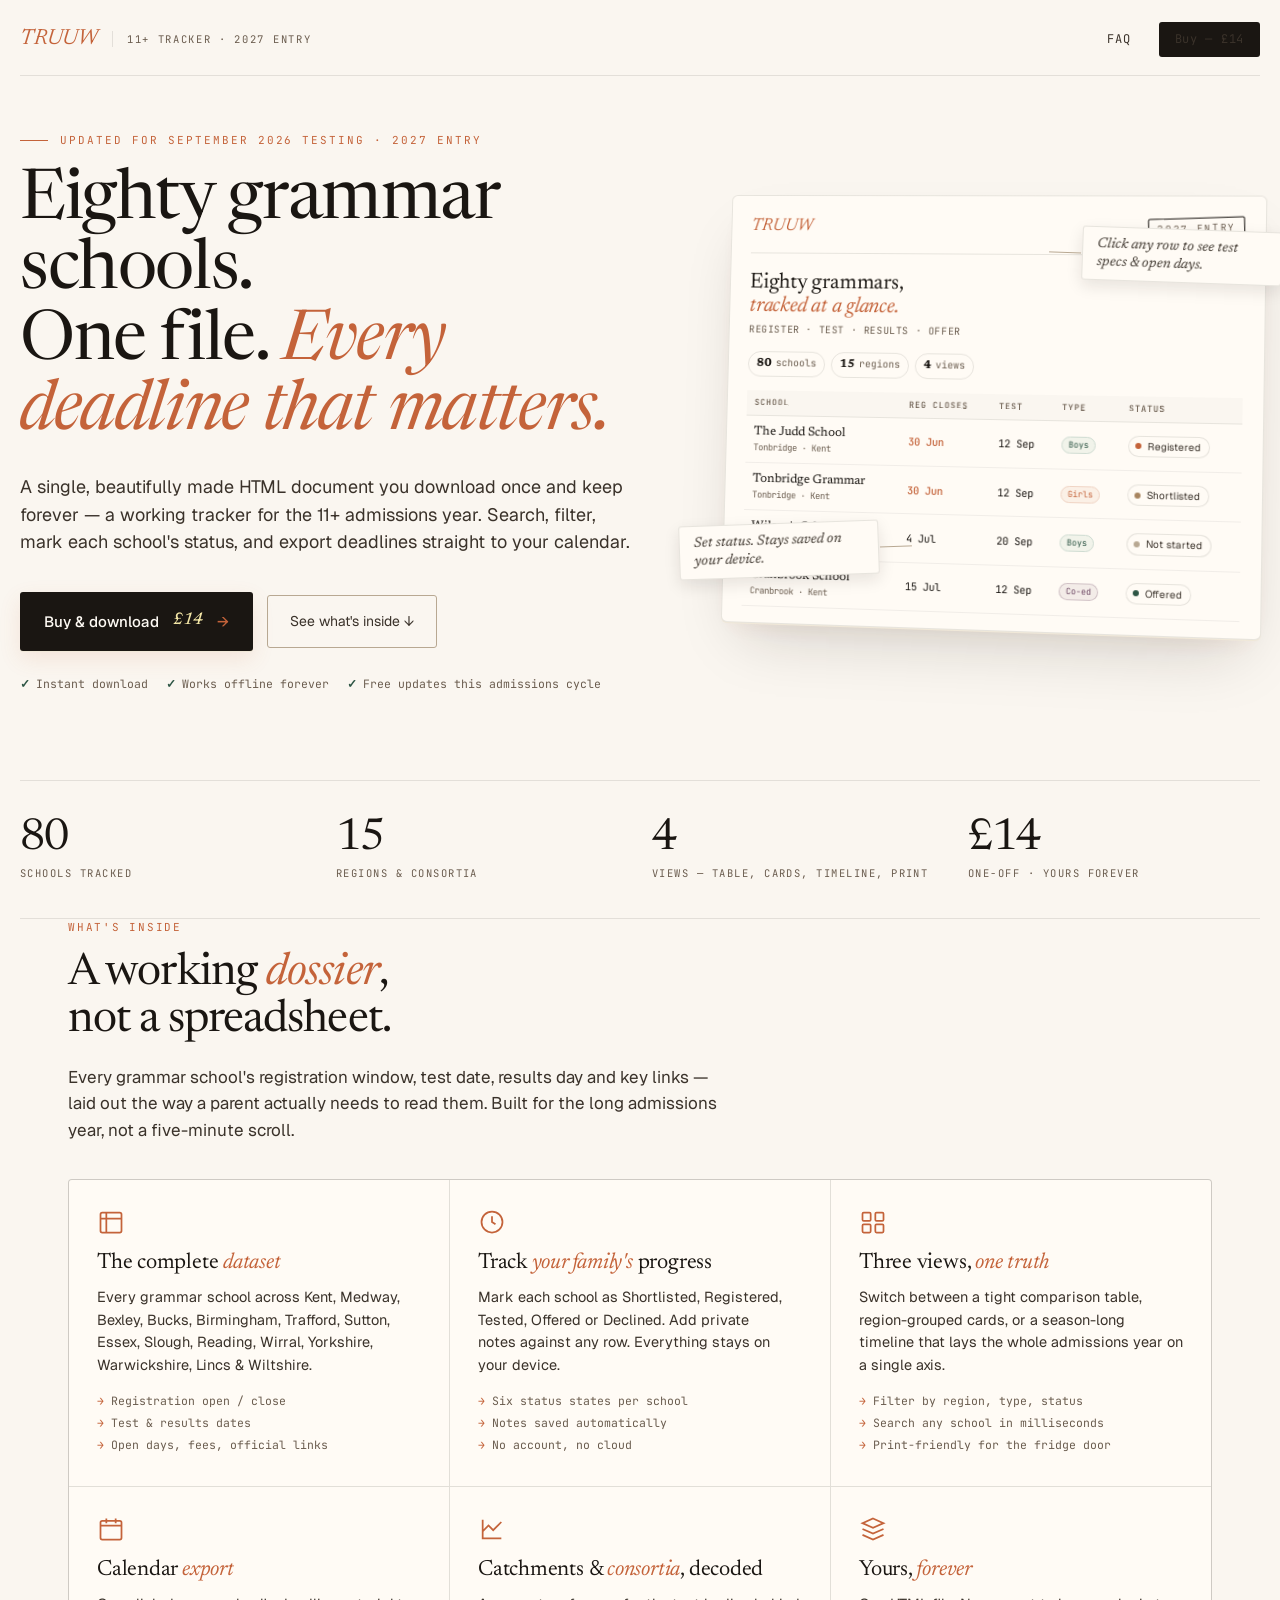
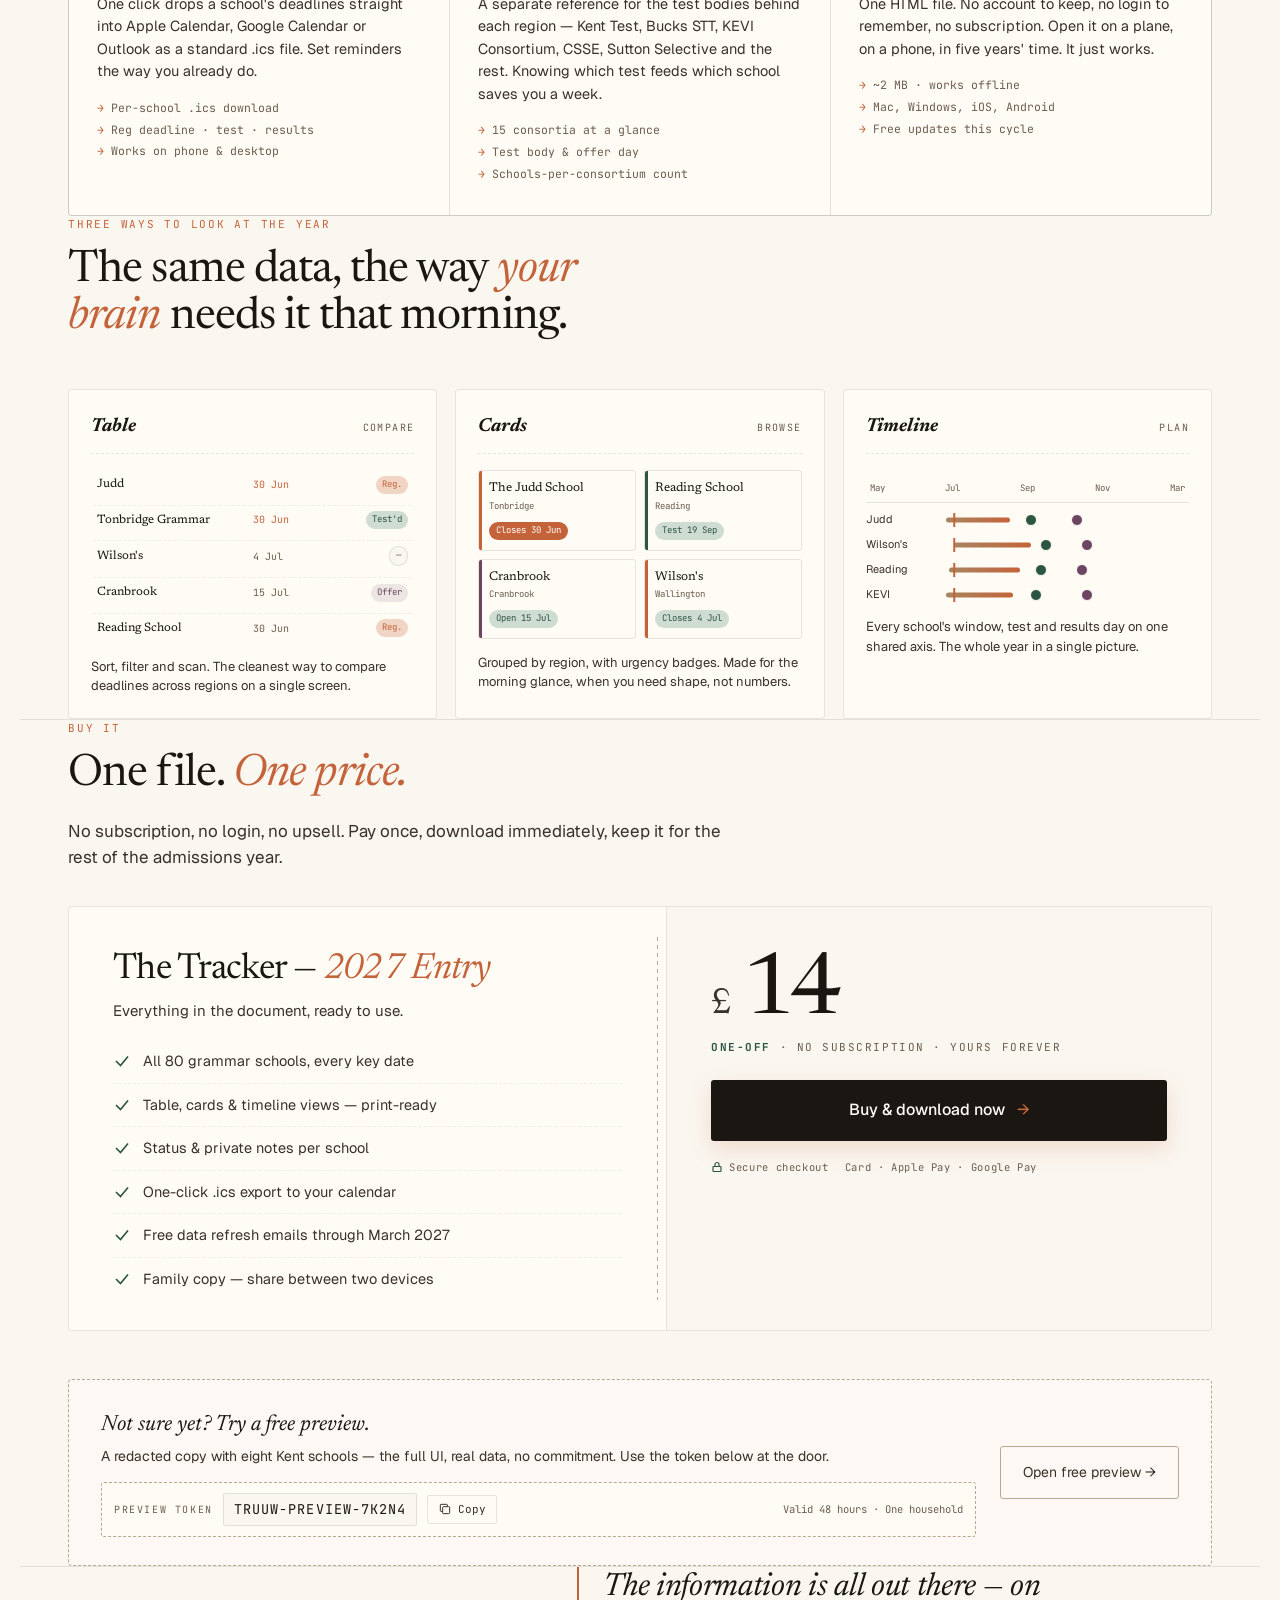
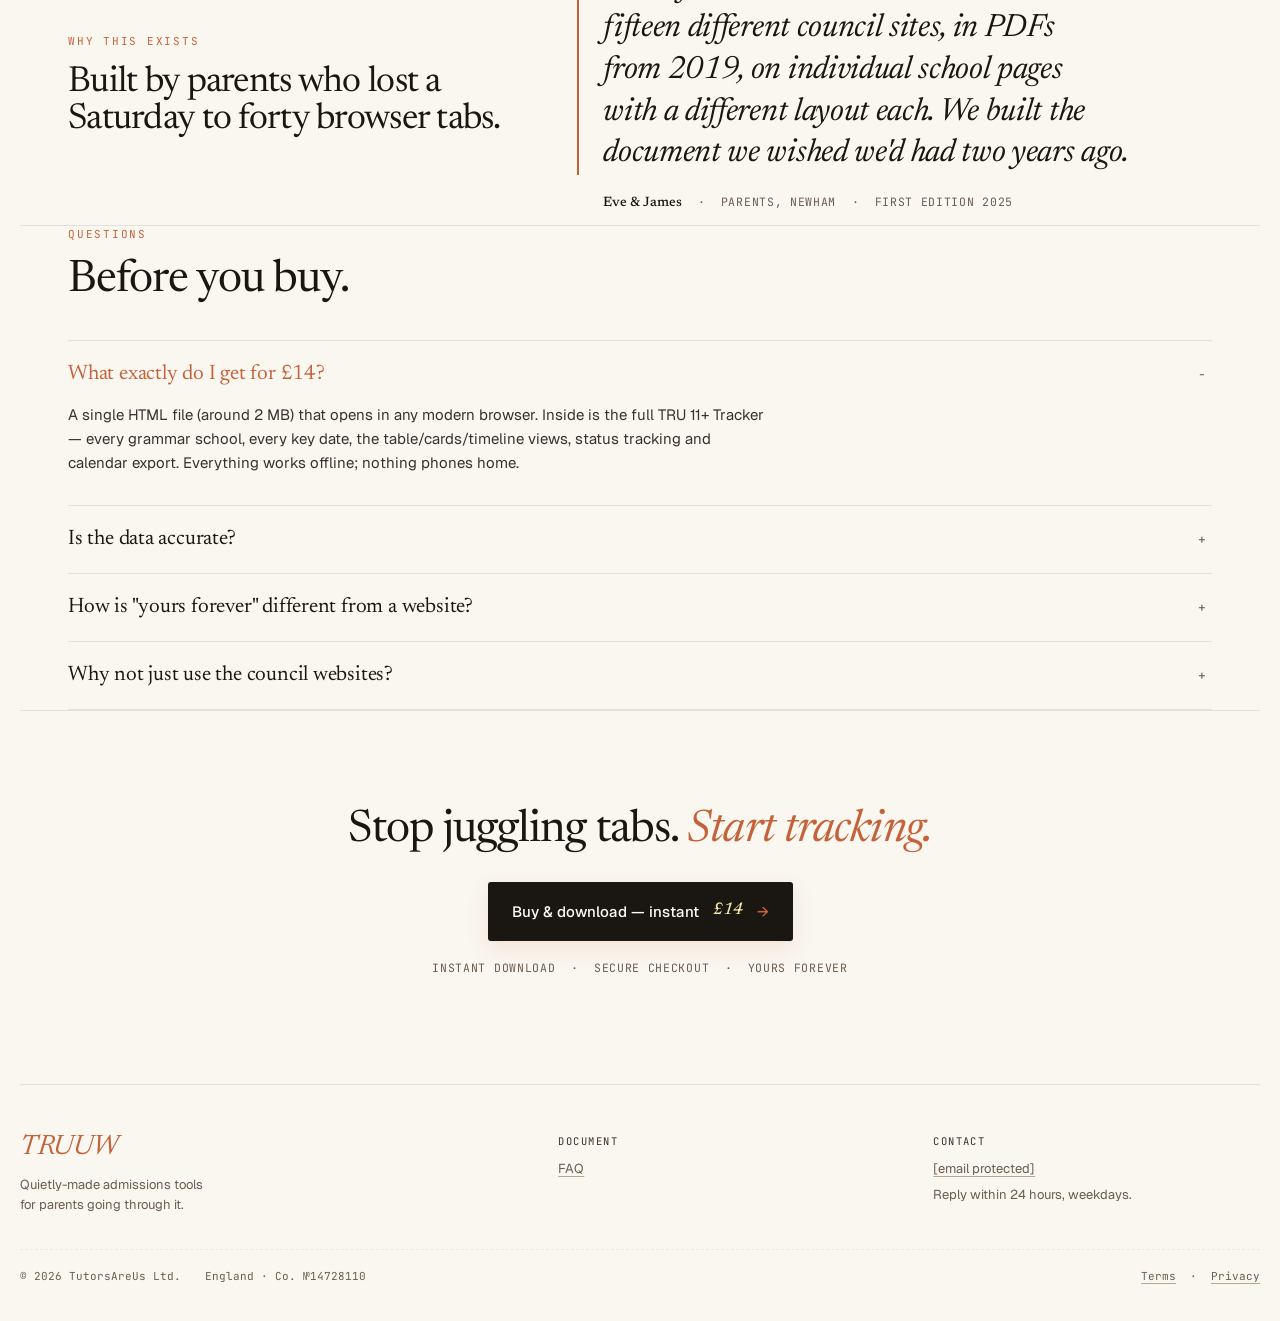
==== buy.html @ 8b7e16c5 "Add files via upload" ====
<!doctype html>
<html lang="en">
<head>
  <meta charset="utf-8" />
  <meta name="viewport" content="width=device-width,initial-scale=1" />
  <title>TRUUW — The 11+ Grammar Schools Tracker (2027 Entry)</title>
  <meta name="description" content="An interactive admissions tracker for 80 UK grammar schools. One file, instant download, yours forever." />
  <link rel="preconnect" href="https://fonts.googleapis.com" />
  <link rel="preconnect" href="https://fonts.gstatic.com" crossorigin />
  <link rel="stylesheet" href="https://fonts.googleapis.com/css2?family=Newsreader:ital,opsz,wght@0,6..72,300..700;1,6..72,300..700&family=Geist:wght@300..600&family=JetBrains+Mono:wght@400;500;600&display=swap" />
  <link rel="stylesheet" href="styles.css" />
  <script src="main.js" defer></script>
</head>
<body>

  <!-- ─────────────  TOP NAV  ───────────── -->
  <header class="wrap nav">
    <div class="brand">
      <span class="brand-logo-text">TRUUW</span>
      <span class="brand-tag">11+ Tracker · 2027 Entry</span>
    </div>
    <nav class="nav-links">
      <a href="#faq">FAQ</a>
      <a href="#" class="nav-buy" data-buy>Buy — £14</a>
    </nav>
  </header>

  <!-- ─────────────  HERO  ───────────── -->
  <section class="wrap hero" style="border-top: none; padding-top: 56px;">
    <div class="hero-text">
      <p class="hero-eyebrow">Updated for September 2026 testing · 2027 entry</p>
      <h1>Eighty grammar schools.<br/>One file. <em>Every deadline that matters.</em></h1>
      <p class="hero-lede">
        A single, beautifully made HTML document you download once and keep forever — a working tracker for the 11+ admissions year. Search, filter, mark each school's status, and export deadlines straight to your calendar.
      </p>
      <div class="cta-row">
        <button class="btn-primary" data-buy>
          <span>Buy &amp; download</span>
          <span class="price">£14</span>
          <span class="arrow">→</span>
        </button>
        <a class="btn-ghost" href="#preview">See what's inside ↓</a>
      </div>
      <div class="hero-fineprint">
        <span><span class="tick">✓</span> Instant download</span>
        <span><span class="tick">✓</span> Works offline forever</span>
        <span><span class="tick">✓</span> Free updates this admissions cycle</span>
      </div>
    </div>

    <div class="hero-preview">
      <div class="preview-card" id="preview">
        <div class="pv-head">
          <span class="pv-brand">TRUUW</span>
          <span class="pv-edition">2027 Entry</span>
        </div>
        <h2 class="pv-h2">Eighty grammars,<br/><em>tracked at a glance.</em></h2>
        <p class="pv-sub">REGISTER · TEST · RESULTS · OFFER</p>
        <div class="pv-pills">
          <span class="pv-pill"><b>80</b>schools</span>
          <span class="pv-pill"><b>15</b>regions</span>
          <span class="pv-pill"><b>4</b>views</span>
        </div>
        <table class="pv-table">
          <thead>
            <tr><th>School</th><th>Reg closes</th><th>Test</th><th>Type</th><th>Status</th></tr>
          </thead>
          <tbody>
            <tr>
              <td><div class="pv-name">The Judd School</div><div class="pv-town">Tonbridge · Kent</div></td>
              <td class="pv-mono pv-soon">30 Jun</td>
              <td class="pv-mono">12 Sep</td>
              <td><span class="pv-tag pv-tag-b">Boys</span></td>
              <td><span class="pv-status"><span class="pv-dot" style="background: var(--terracotta);"></span>Registered</span></td>
            </tr>
            <tr>
              <td><div class="pv-name">Tonbridge Grammar</div><div class="pv-town">Tonbridge · Kent</div></td>
              <td class="pv-mono pv-soon">30 Jun</td>
              <td class="pv-mono">12 Sep</td>
              <td><span class="pv-tag pv-tag-g">Girls</span></td>
              <td><span class="pv-status"><span class="pv-dot" style="background: var(--tan);"></span>Shortlisted</span></td>
            </tr>
            <tr>
              <td><div class="pv-name">Wilson's School</div><div class="pv-town">Wallington · Sutton</div></td>
              <td class="pv-mono">4 Jul</td>
              <td class="pv-mono">20 Sep</td>
              <td><span class="pv-tag pv-tag-b">Boys</span></td>
              <td><span class="pv-status"><span class="pv-dot" style="background: var(--ink-30);"></span>Not started</span></td>
            </tr>
            <tr>
              <td><div class="pv-name">Cranbrook School</div><div class="pv-town">Cranbrook · Kent</div></td>
              <td class="pv-mono">15 Jul</td>
              <td class="pv-mono">12 Sep</td>
              <td><span class="pv-tag pv-tag-c">Co-ed</span></td>
              <td><span class="pv-status"><span class="pv-dot" style="background: var(--forest);"></span>Offered</span></td>
            </tr>
          </tbody>
        </table>
      </div>
      <div class="pv-anno pv-anno-1">Click any row to see test specs &amp; open days.</div>
      <div class="pv-anno pv-anno-2">Set status. Stays saved on your device.</div>
    </div>
  </section>

  <!-- ─────────────  STATS STRIP  ───────────── -->
  <section class="wrap stats">
    <div class="stats-grid">
      <div class="stat"><span class="stat-num">80</span><span class="stat-label">Schools tracked</span></div>
      <div class="stat"><span class="stat-num">15</span><span class="stat-label">Regions &amp; consortia</span></div>
      <div class="stat"><span class="stat-num">4</span><span class="stat-label">Views — table, cards, timeline, print</span></div>
      <div class="stat"><span class="stat-num">£14</span><span class="stat-label">One-off · Yours forever</span></div>
    </div>
  </section>

  <!-- ─────────────  WHAT'S INSIDE  ───────────── -->
  <section class="wrap" id="whats-inside">
    <p class="section-eyebrow">What's inside</p>
    <h2 class="section-title">A working <em>dossier</em>, not a spreadsheet.</h2>
    <p class="section-lede">
      Every grammar school's registration window, test date, results day and key links — laid out the way a parent actually needs to read them. Built for the long admissions year, not a five-minute scroll.
    </p>

    <div class="features-grid">
      <article class="feature">
        <svg class="feature-icon" viewBox="0 0 24 24" fill="none" stroke="currentColor" stroke-width="1.5"><rect x="3" y="4" width="18" height="17" rx="1.5"/><path d="M3 9h18M8 4v17"/></svg>
        <h3>The complete <em>dataset</em></h3>
        <p>Every grammar school across Kent, Medway, Bexley, Bucks, Birmingham, Trafford, Sutton, Essex, Slough, Reading, Wirral, Yorkshire, Warwickshire, Lincs &amp; Wiltshire.</p>
        <ul class="feature-list">
          <li>Registration open / close</li>
          <li>Test &amp; results dates</li>
          <li>Open days, fees, official links</li>
        </ul>
      </article>

      <article class="feature">
        <svg class="feature-icon" viewBox="0 0 24 24" fill="none" stroke="currentColor" stroke-width="1.5"><circle cx="12" cy="12" r="9"/><path d="M12 7v5l3 2"/></svg>
        <h3>Track <em>your family's</em> progress</h3>
        <p>Mark each school as Shortlisted, Registered, Tested, Offered or Declined. Add private notes against any row. Everything stays on your device.</p>
        <ul class="feature-list">
          <li>Six status states per school</li>
          <li>Notes saved automatically</li>
          <li>No account, no cloud</li>
        </ul>
      </article>

      <article class="feature">
        <svg class="feature-icon" viewBox="0 0 24 24" fill="none" stroke="currentColor" stroke-width="1.5"><rect x="3" y="4" width="7" height="7" rx="1"/><rect x="14" y="4" width="7" height="7" rx="1"/><rect x="3" y="14" width="7" height="7" rx="1"/><rect x="14" y="14" width="7" height="7" rx="1"/></svg>
        <h3>Three views, <em>one truth</em></h3>
        <p>Switch between a tight comparison table, region-grouped cards, or a season-long timeline that lays the whole admissions year on a single axis.</p>
        <ul class="feature-list">
          <li>Filter by region, type, status</li>
          <li>Search any school in milliseconds</li>
          <li>Print-friendly for the fridge door</li>
        </ul>
      </article>

      <article class="feature">
        <svg class="feature-icon" viewBox="0 0 24 24" fill="none" stroke="currentColor" stroke-width="1.5"><rect x="3" y="5" width="18" height="16" rx="1.5"/><path d="M3 9h18M8 3v4M16 3v4"/></svg>
        <h3>Calendar <em>export</em></h3>
        <p>One click drops a school's deadlines straight into Apple Calendar, Google Calendar or Outlook as a standard .ics file. Set reminders the way you already do.</p>
        <ul class="feature-list">
          <li>Per-school .ics download</li>
          <li>Reg deadline · test · results</li>
          <li>Works on phone &amp; desktop</li>
        </ul>
      </article>

      <article class="feature">
        <svg class="feature-icon" viewBox="0 0 24 24" fill="none" stroke="currentColor" stroke-width="1.5"><path d="M4 4v16h16M4 14l5-5 4 4 7-7"/></svg>
        <h3>Catchments &amp; <em>consortia</em>, decoded</h3>
        <p>A separate reference for the test bodies behind each region — Kent Test, Bucks STT, KEVI Consortium, CSSE, Sutton Selective and the rest. Knowing which test feeds which school saves you a week.</p>
        <ul class="feature-list">
          <li>15 consortia at a glance</li>
          <li>Test body &amp; offer day</li>
          <li>Schools-per-consortium count</li>
        </ul>
      </article>

      <article class="feature">
        <svg class="feature-icon" viewBox="0 0 24 24" fill="none" stroke="currentColor" stroke-width="1.5"><path d="M12 3l9 4-9 4-9-4 9-4z M3 12l9 4 9-4 M3 17l9 4 9-4"/></svg>
        <h3>Yours, <em>forever</em></h3>
        <p>One HTML file. No account to keep, no login to remember, no subscription. Open it on a plane, on a phone, in five years' time. It just works.</p>
        <ul class="feature-list">
          <li>~2 MB · works offline</li>
          <li>Mac, Windows, iOS, Android</li>
          <li>Free updates this cycle</li>
        </ul>
      </article>
    </div>
  </section>

  <!-- ─────────────  THREE VIEWS DEMO  ───────────── -->
  <section class="wrap" style="border-top: none; padding-top: 0;">
    <p class="section-eyebrow">Three ways to look at the year</p>
    <h2 class="section-title">The same data, the way <em>your brain</em> needs it that morning.</h2>

    <div class="views-demo">
      <!-- TABLE -->
      <div class="view-tile">
        <div class="view-tile-head">
          <h4 class="view-tile-h">Table</h4>
          <span class="view-tile-tag">Compare</span>
        </div>
        <div class="art-table">
          <div class="row"><span class="label">Judd</span><span class="meta soon">30 Jun</span><span class="pill" style="background: var(--terracotta-soft); color: var(--terracotta);">Reg.</span></div>
          <div class="row"><span class="label">Tonbridge Grammar</span><span class="meta soon">30 Jun</span><span class="pill" style="background: var(--forest-soft); color: var(--forest);">Test'd</span></div>
          <div class="row"><span class="label">Wilson's</span><span class="meta">4 Jul</span><span class="pill" style="background: var(--bg); color: var(--ink-50); border: 1px solid var(--hairline);">—</span></div>
          <div class="row"><span class="label">Cranbrook</span><span class="meta">15 Jul</span><span class="pill" style="background: color-mix(in oklab, var(--plum) 12%, transparent); color: var(--plum);">Offer</span></div>
          <div class="row"><span class="label">Reading School</span><span class="meta">30 Jun</span><span class="pill" style="background: var(--terracotta-soft); color: var(--terracotta);">Reg.</span></div>
        </div>
        <p class="view-tile-desc">Sort, filter and scan. The cleanest way to compare deadlines across regions on a single screen.</p>
      </div>

      <!-- CARDS -->
      <div class="view-tile">
        <div class="view-tile-head">
          <h4 class="view-tile-h">Cards</h4>
          <span class="view-tile-tag">Browse</span>
        </div>
        <div class="art-cards">
          <div class="card f"><span class="name">The Judd School</span><span class="sub">Tonbridge</span><span class="urg now">Closes 30 Jun</span></div>
          <div class="card b"><span class="name">Reading School</span><span class="sub">Reading</span><span class="urg ok">Test 19 Sep</span></div>
          <div class="card c"><span class="name">Cranbrook</span><span class="sub">Cranbrook</span><span class="urg ok">Open 15 Jul</span></div>
          <div class="card f"><span class="name">Wilson's</span><span class="sub">Wallington</span><span class="urg ok">Closes 4 Jul</span></div>
        </div>
        <p class="view-tile-desc">Grouped by region, with urgency badges. Made for the morning glance, when you need shape, not numbers.</p>
      </div>

      <!-- TIMELINE -->
      <div class="view-tile">
        <div class="view-tile-head">
          <h4 class="view-tile-h">Timeline</h4>
          <span class="view-tile-tag">Plan</span>
        </div>
        <div class="art-tl">
          <div class="axis"><span>May</span><span>Jul</span><span>Sep</span><span>Nov</span><span>Mar</span></div>
          <div class="lane">
            <span class="lane-label">Judd</span>
            <div class="track">
              <div class="band" style="left: 5%; width: 25%;"></div>
              <div class="pin t" style="left: 38%;"></div>
              <div class="pin r" style="left: 56%;"></div>
              <div class="now" style="left: 8%;"></div>
            </div>
          </div>
          <div class="lane">
            <span class="lane-label">Wilson's</span>
            <div class="track">
              <div class="band" style="left: 8%; width: 30%;"></div>
              <div class="pin t" style="left: 44%;"></div>
              <div class="pin r" style="left: 60%;"></div>
              <div class="now" style="left: 8%;"></div>
            </div>
          </div>
          <div class="lane">
            <span class="lane-label">Reading</span>
            <div class="track">
              <div class="band" style="left: 6%; width: 28%;"></div>
              <div class="pin t" style="left: 42%;"></div>
              <div class="pin r" style="left: 58%;"></div>
              <div class="now" style="left: 8%;"></div>
            </div>
          </div>
          <div class="lane">
            <span class="lane-label">KEVI</span>
            <div class="track">
              <div class="band" style="left: 5%; width: 26%;"></div>
              <div class="pin t" style="left: 40%;"></div>
              <div class="pin r" style="left: 60%;"></div>
              <div class="now" style="left: 8%;"></div>
            </div>
          </div>
        </div>
        <p class="view-tile-desc">Every school's window, test and results day on one shared axis. The whole year in a single picture.</p>
      </div>
    </div>
  </section>

  <!-- ─────────────  PRICING  ───────────── -->
  <section class="wrap" id="pricing">
    <p class="section-eyebrow">Buy it</p>
    <h2 class="section-title">One file. <em>One price.</em></h2>
    <p class="section-lede">No subscription, no login, no upsell. Pay once, download immediately, keep it for the rest of the admissions year.</p>

    <div class="pricing" style="margin-top: 36px;">
      <div class="pricing-left">
        <h3 class="pricing-h">The Tracker — <em>2027 Entry</em></h3>
        <p class="pricing-sub">Everything in the document, ready to use.</p>
        <ul class="pricing-list">
          <li><svg class="tk" width="18" height="18" viewBox="0 0 24 24" fill="none" stroke="currentColor" stroke-width="2.2"><polyline points="4 12 10 18 20 6"/></svg><span>All 80 grammar schools, every key date</span></li>
          <li><svg class="tk" width="18" height="18" viewBox="0 0 24 24" fill="none" stroke="currentColor" stroke-width="2.2"><polyline points="4 12 10 18 20 6"/></svg><span>Table, cards &amp; timeline views — print-ready</span></li>
          <li><svg class="tk" width="18" height="18" viewBox="0 0 24 24" fill="none" stroke="currentColor" stroke-width="2.2"><polyline points="4 12 10 18 20 6"/></svg><span>Status &amp; private notes per school</span></li>
          <li><svg class="tk" width="18" height="18" viewBox="0 0 24 24" fill="none" stroke="currentColor" stroke-width="2.2"><polyline points="4 12 10 18 20 6"/></svg><span>One-click .ics export to your calendar</span></li>
          <li><svg class="tk" width="18" height="18" viewBox="0 0 24 24" fill="none" stroke="currentColor" stroke-width="2.2"><polyline points="4 12 10 18 20 6"/></svg><span>Free data refresh emails through March 2027</span></li>
          <li><svg class="tk" width="18" height="18" viewBox="0 0 24 24" fill="none" stroke="currentColor" stroke-width="2.2"><polyline points="4 12 10 18 20 6"/></svg><span>Family copy — share between two devices</span></li>
        </ul>
      </div>
      <div class="pricing-right">
        <div class="price-tag">
          <span class="price-currency">£</span>
          <span class="price-num">14</span>
        </div>
        <p class="price-once"><b>One-off</b> · No subscription · Yours forever</p>
        <button class="buy-cta" data-buy>
          <span>Buy &amp; download now</span>
          <span class="arrow">→</span>
        </button>
        <div class="price-trust">
          <span><svg width="12" height="12" viewBox="0 0 24 24" fill="none" stroke="currentColor" stroke-width="2.4"><rect x="4" y="11" width="16" height="10" rx="1.5"/><path d="M8 11V7a4 4 0 1 1 8 0v4"/></svg>Secure checkout</span>
          <span>Card · Apple Pay · Google Pay</span>
        </div>
      </div>
    </div>

    <div class="sample-callout">
      <div class="sample-callout-text">
        <p class="sample-callout-h">Not sure yet? Try a free preview.</p>
        <p class="sample-callout-p">A redacted copy with eight Kent schools — the full UI, real data, no commitment. Use the token below at the door.</p>
        <div class="token-block">
          <span class="token-label">Preview token</span>
          <code class="token-code" id="preview-token">TRUUW-PREVIEW-7K2N4</code>
          <button class="token-copy" type="button" id="token-copy-btn" aria-label="Copy preview token">
            <svg width="14" height="14" viewBox="0 0 24 24" fill="none" stroke="currentColor" stroke-width="1.7"><rect x="8" y="8" width="12" height="12" rx="1.5"/><path d="M16 8V5a1 1 0 0 0-1-1H5a1 1 0 0 0-1 1v10a1 1 0 0 0 1 1h3"/></svg>
            <span id="token-copy-label">Copy</span>
          </button>
          <span class="token-expiry">Valid 48 hours · One household</span>
        </div>
      </div>
      <a class="btn-ghost" href="preview.html?token=TRUUW-PREVIEW-7K2N4" target="_blank" rel="noopener">Open free preview →</a>
    </div>
  </section>

  <!-- ─────────────  AUTHOR / QUOTE  ───────────── -->
  <section class="wrap">
    <div class="author">
      <div>
        <p class="section-eyebrow">Why this exists</p>
        <h2 class="section-title" style="font-size: clamp(26px, 2.8vw, 36px);">Built by parents who lost a Saturday to forty browser tabs.</h2>
      </div>
      <div>
        <p class="author-quote">
          The information is all out there — on fifteen different council sites, in PDFs from 2019, on individual school pages with a different layout each. We built the document we wished we'd had two years ago.
        </p>
        <p class="author-byline"><b>Eve &amp; James</b> &nbsp;·&nbsp; PARENTS, NEWHAM &nbsp;·&nbsp; FIRST EDITION 2025</p>
      </div>
    </div>
  </section>

  <!-- ─────────────  FAQ  ───────────── -->
  <section class="wrap" id="faq">
    <p class="section-eyebrow">Questions</p>
    <h2 class="section-title">Before you buy.</h2>

    <div class="faq-list">
      <details class="faq" open>
        <summary>What exactly do I get for £14?<span class="tog"></span></summary>
        <div class="faq-body">
          <p>A single HTML file (around 2 MB) that opens in any modern browser. Inside is the full TRU 11+ Tracker — every grammar school, every key date, the table/cards/timeline views, status tracking and calendar export. Everything works offline; nothing phones home.</p>
        </div>
      </details>

      <details class="faq">
        <summary>Is the data accurate?<span class="tog"></span></summary>
        <div class="faq-body">
          <p>Every date is sourced directly from each school's admissions page or its consortium body, and verified twice in the month before publication. We monitor changes through the admissions cycle and email a refreshed file to every buyer if anything material moves. <em>Always confirm critical deadlines on the school's own site before submitting.</em></p>
        </div>
      </details>

      <details class="faq">
        <summary>How is "yours forever" different from a website?<span class="tog"></span></summary>
        <div class="faq-body">
          <p>It's an actual file on your computer. You can open it on a flight, in a hotel with bad Wi-Fi, on a Kindle Fire, in five years. Your status and notes are saved in your browser's local storage, so the document remembers you between sessions. There's no account, no server, nothing to expire.</p>
        </div>
      </details>

      <details class="faq">
        <summary>Why not just use the council websites?<span class="tog"></span></summary>
        <div class="faq-body">
          <p>You can. The tracker exists because most parents apply to schools across two or three regions, each with a different consortium, test provider, registration window and offer process. Holding all that in fifteen browser tabs is the problem we wanted to fix.</p>
        </div>
      </details>
    </div>
  </section>

  <!-- ─────────────  FINAL CTA  ───────────── -->
  <section class="wrap" style="text-align: center; padding: 96px 0;">
    <h2 class="section-title" style="margin: 0 auto 28px; max-width: none;">Stop juggling tabs. <em>Start tracking.</em></h2>
    <button class="btn-primary" data-buy style="margin: 0 auto;">
      <span>Buy &amp; download — instant</span>
      <span class="price">£14</span>
      <span class="arrow">→</span>
    </button>
    <p style="margin-top: 18px; font-family: var(--mono); font-size: 11.5px; color: var(--ink-50); letter-spacing: 0.06em;">
      INSTANT DOWNLOAD &nbsp;·&nbsp; SECURE CHECKOUT &nbsp;·&nbsp; YOURS FOREVER
    </p>
  </section>

  <!-- ─────────────  FOOTER  ───────────── -->
  <footer class="wrap foot">
    <div class="foot-grid">
      <div>
        <span class="foot-brand-text">TRUUW</span>
        <p style="margin-top: 14px;">Quietly-made admissions tools<br/>for parents going through it.</p>
      </div>
      <div>
        <p class="foot-h">Document</p>
        <p><a href="#faq">FAQ</a></p>
      </div>
      <div>
        <p class="foot-h">Contact</p>
        <p><a href="/cdn-cgi/l/email-protection#a7cfc2cbcbc8e7d3d5d2d2d089c4c8"><span class="__cf_email__" data-cfemail="abc3cec7c7c4ebdfd9dededc85c8c4">[email&#160;protected]</span></a></p>
        <p>Reply within 24 hours, weekdays.</p>
      </div>
    </div>
    <div class="foot-line">
      <span>© 2026 TutorsAreUs Ltd.</span>
      <span>England · Co. №14728110</span>
      <span style="margin-left: auto;"><a href="#">Terms</a> &nbsp;·&nbsp; <a href="#">Privacy</a></span>
    </div>
  </footer>

  <!-- ─────────────  CHECKOUT MODAL  ───────────── -->
  <div class="modal-bg" id="modal-bg" role="dialog" aria-modal="true" aria-hidden="true">
    <div class="modal" id="modal">
      <!-- form state -->
      <div id="modal-form-state">
        <div class="modal-head">
          <h3 class="modal-h">Checkout · <em>£14</em></h3>
          <button class="modal-close" aria-label="Close" data-close>
            <svg width="22" height="22" viewBox="0 0 24 24" fill="none" stroke="currentColor" stroke-width="1.5"><path d="M5 5l14 14M19 5L5 19"/></svg>
          </button>
        </div>
        <div class="modal-body">
          <div class="modal-summary">
            <div class="modal-summary-l">
              <span class="modal-summary-h">TRUUW 11+ Tracker</span>
              <span class="modal-summary-s">2027 ENTRY · ONE-OFF</span>
            </div>
            <span class="modal-summary-r">£14.00</span>
          </div>

          <form id="checkout-form" autocomplete="on">
            <div class="form-row">
              <label class="form-label" for="email">Email</label>
              <input class="form-input" type="email" id="email" name="email" required placeholder="parent@home.co.uk" autocomplete="email" />
            </div>
            <div class="form-row">
              <label class="form-label" for="name">Name on card</label>
              <input class="form-input" type="text" id="name" name="name" required placeholder="H. Reid" autocomplete="cc-name" />
            </div>
            <div class="form-row">
              <label class="form-label" for="card">Card number</label>
              <input class="form-input mono" type="text" id="card" name="card" required placeholder="4242 4242 4242 4242" autocomplete="cc-number" inputmode="numeric" />
            </div>
            <div class="form-row split">
              <div>
                <label class="form-label" for="exp">Expiry</label>
                <input class="form-input mono" type="text" id="exp" name="exp" required placeholder="MM / YY" autocomplete="cc-exp" inputmode="numeric" />
              </div>
              <div>
                <label class="form-label" for="cvc">CVC</label>
                <input class="form-input mono" type="text" id="cvc" name="cvc" required placeholder="123" autocomplete="cc-csc" inputmode="numeric" />
              </div>
            </div>

            <button class="pay-btn" type="submit" id="pay-btn">
              <span id="pay-btn-label">Pay £14.00</span>
            </button>
            <div class="pay-trust">
              <span><svg width="11" height="11" viewBox="0 0 24 24" fill="none" stroke="currentColor" stroke-width="2.4"><rect x="4" y="11" width="16" height="10" rx="1.5"/><path d="M8 11V7a4 4 0 1 1 8 0v4"/></svg>SSL encrypted</span>
              <span>Powered by TRUUW Pay</span>
            </div>
          </form>
        </div>
      </div>

      <!-- success state -->
      <div id="modal-success-state" style="display: none;">
        <div class="success">
          <div class="success-mark">
            <svg width="32" height="32" viewBox="0 0 24 24" fill="none" stroke="currentColor" stroke-width="2.4"><polyline points="4 12 10 18 20 6"/></svg>
          </div>
          <h3 class="success-h">Payment received. <em>Your tracker is ready.</em></h3>
          <p class="success-p">A copy of the receipt is on its way to <span id="success-email">your email</span>.</p>
          <div class="success-receipt">
            ORDER &nbsp; <b id="success-order">TRU-2026-XXXXX</b><br/>
            ITEM &nbsp;&nbsp;&nbsp; TRUUW 11+ Tracker — 2027 Entry<br/>
            TOTAL &nbsp;&nbsp; <b>£14.00</b><br/>
            DATE &nbsp;&nbsp;&nbsp;<span id="success-date"></span>
          </div>
          <a class="success-download" href="#" id="download-link">
            <svg width="18" height="18" viewBox="0 0 24 24" fill="none" stroke="currentColor" stroke-width="1.7"><path d="M12 4v12m0 0l-5-5m5 5l5-5M5 20h14"/></svg>
            <span>Download the tracker (HTML, ~2 MB)</span>
          </a>
          <p class="success-foot">Trouble downloading? Write to us at <a href="/cdn-cgi/l/email-protection#4c24292020230c383e39393b622f23"><span class="__cf_email__" data-cfemail="9cf4f9f0f0f3dce8eee9e9ebb2fff3">[email&#160;protected]</span></a>.</p>
        </div>
      </div>
    </div>
  </div>

<script data-cfasync="false" src="/cdn-cgi/scripts/5c5dd728/cloudflare-static/email-decode.min.js"></script></body>
</html>
---- styles.css ----
:root {
  --bg:           #faf6f0;
  --paper:        #fffbf5;
  --paper-edge:   #f0e8d8;
  --ink:          #1a1612;
  --ink-80:       #3a322a;
  --ink-50:       #6b5d4f;
  --ink-30:       #b8a892;
  --ink-10:       #ead7b8;
  --hairline:     rgba(26, 22, 18, 0.10);
  --hairline-soft: rgba(26, 22, 18, 0.06);

  --terracotta:  #c4633a;
  --terracotta-soft: #f0d4c4;
  --forest:      #2d5544;
  --forest-soft: #cfdcd2;
  --tan:         #a8855f;
  --plum:        #6b4561;
  --mark:        #f3e6a6;

  --serif: "Newsreader", Georgia, serif;
  --sans:  "Geist", -apple-system, BlinkMacSystemFont, "Helvetica Neue", Arial, sans-serif;
  --mono:  "JetBrains Mono", ui-monospace, "SF Mono", Menlo, monospace;
}
* { box-sizing: border-box; }
html, body { margin: 0; }
body {
  background: var(--bg);
  color: var(--ink);
  font-family: var(--sans);
  font-size: 15px;
  line-height: 1.55;
  font-feature-settings: "ss01", "ss02";
  -webkit-font-smoothing: antialiased;
}
a { color: inherit; text-decoration: underline; text-decoration-color: var(--ink-30); text-underline-offset: 3px; }
a:hover { text-decoration-color: var(--terracotta); }
button { font: inherit; color: inherit; cursor: pointer; }

.wrap { max-width: 1240px; margin: 0 auto; padding: 0 48px; }
@media (max-width: 720px) { .wrap { padding: 0 22px; } }

/* ─── Top bar ─────────────────────────────────────────────── */
.nav {
  padding: 22px 0 18px;
  display: flex; align-items: center; justify-content: space-between;
  border-bottom: 1px solid var(--hairline);
}
.brand { display: flex; gap: 14px; align-items: center; }
.brand-logo-text {
  font-family: var(--serif); font-style: italic; font-size: 22px;
  color: var(--terracotta); letter-spacing: -0.01em; line-height: 1;
}
.brand-tag  { font-family: var(--mono); font-size: 10.5px; letter-spacing: 0.16em; text-transform: uppercase; color: var(--ink-50); padding-left: 14px; border-left: 1px solid var(--hairline); }
@media (max-width: 720px) { .brand-tag { display: none; } }
.nav-links { display: flex; gap: 28px; align-items: center; font-family: var(--mono); font-size: 12px; letter-spacing: 0.06em; }
.nav-links a { color: var(--ink-80); text-decoration: none; }
.nav-links a:hover { color: var(--terracotta); }
.nav-buy { background: var(--ink); color: var(--paper); padding: 8px 16px; border-radius: 3px; }
.nav-buy:hover { background: var(--terracotta); color: white; }
@media (max-width: 720px) { .nav-links a:not(.nav-buy) { display: none; } }

/* ─── Hero ─────────────────────────────────────────────────── */
.hero { padding: 72px 0 88px; display: grid; grid-template-columns: 1.05fr 0.95fr; gap: 64px; align-items: center; }
@media (max-width: 980px) { .hero { grid-template-columns: 1fr; gap: 48px; padding: 48px 0; } }
.hero-eyebrow { font-family: var(--mono); font-size: 11px; letter-spacing: 0.18em; text-transform: uppercase; color: var(--terracotta); margin: 0 0 18px; display: flex; gap: 12px; align-items: center; }
.hero-eyebrow::before { content: ""; width: 28px; height: 1px; background: var(--terracotta); }
.hero h1 {
  font-family: var(--serif); font-weight: 400; font-size: clamp(40px, 5.4vw, 72px);
  letter-spacing: -0.02em; line-height: 1.02; margin: 0 0 24px; text-wrap: balance;
}
.hero h1 em { font-style: italic; color: var(--terracotta); }
.hero-lede { font-size: 18px; line-height: 1.55; color: var(--ink-80); max-width: 56ch; text-wrap: pretty; margin: 0 0 36px; }

.cta-row { display: flex; gap: 14px; align-items: center; flex-wrap: wrap; margin-bottom: 24px; }
.btn-primary {
  background: var(--ink); color: var(--paper); border: none; border-radius: 3px;
  padding: 16px 24px; font-family: var(--sans); font-size: 15px; font-weight: 500;
  display: inline-flex; gap: 14px; align-items: center;
  box-shadow: 0 1px 0 var(--paper-edge), 0 8px 22px rgba(196,99,58,0.12);
  transition: transform 0.15s ease, box-shadow 0.15s ease;
}
.btn-primary:hover { transform: translateY(-1px); box-shadow: 0 1px 0 var(--paper-edge), 0 12px 28px rgba(196,99,58,0.18); }
.btn-primary .price { font-family: var(--serif); font-size: 17px; font-style: italic; color: var(--mark); }
.btn-primary .arrow { color: var(--terracotta); }

.btn-ghost {
  background: transparent; border: 1px solid var(--ink-30); color: var(--ink-80); border-radius: 3px;
  padding: 15px 22px; font-size: 14px; text-decoration: none;
}
.btn-ghost:hover { border-color: var(--ink); color: var(--ink); }

.hero-fineprint { font-family: var(--mono); font-size: 11.5px; color: var(--ink-50); display: flex; gap: 18px; flex-wrap: wrap; }
.hero-fineprint span { display: inline-flex; gap: 6px; align-items: center; }
.hero-fineprint .tick { color: var(--forest); font-weight: 600; }

/* ─── Hero preview ─── */
.hero-preview {
  position: relative;
  perspective: 1400px;
}
.preview-card {
  background: var(--paper);
  border: 1px solid var(--hairline);
  border-radius: 6px;
  box-shadow:
    0 1px 0 var(--paper-edge),
    0 30px 60px -20px rgba(26,22,18,0.18),
    0 12px 24px -12px rgba(196,99,58,0.10);
  padding: 18px 20px 16px;
  transform: rotateY(-6deg) rotateX(2deg) rotate(1deg);
  transform-origin: center;
  max-width: 540px;
  margin-left: auto;
}
.pv-head { display: flex; justify-content: space-between; align-items: center; padding-bottom: 12px; border-bottom: 1px solid var(--hairline); }
.pv-brand { font-family: var(--serif); font-style: italic; color: var(--terracotta); font-size: 18px; }
.pv-edition { font-family: var(--mono); font-size: 9.5px; letter-spacing: 0.18em; text-transform: uppercase; color: var(--ink-50); border: 1px solid var(--ink); padding: 3px 8px; border-radius: 2px; transform: rotate(-2deg); }
.pv-h2 { font-family: var(--serif); font-weight: 400; font-size: 22px; letter-spacing: -0.01em; margin: 18px 0 4px; line-height: 1.1; }
.pv-h2 em { color: var(--terracotta); font-style: italic; }
.pv-sub { font-family: var(--mono); font-size: 10px; color: var(--ink-50); letter-spacing: 0.06em; margin: 0 0 14px; }
.pv-pills { display: flex; gap: 6px; flex-wrap: wrap; margin-bottom: 14px; }
.pv-pill { font-family: var(--mono); font-size: 10px; padding: 3px 8px; border: 1px solid var(--hairline); border-radius: 999px; color: var(--ink-50); }
.pv-pill b { font-family: var(--serif); font-size: 11.5px; color: var(--ink); margin-right: 4px; }
.pv-table { width: 100%; border-collapse: collapse; font-size: 11px; }
.pv-table th { text-align: left; padding: 6px 8px; font-family: var(--mono); font-size: 8.5px; letter-spacing: 0.12em; text-transform: uppercase; color: var(--ink-50); font-weight: 500; background: var(--bg); border-bottom: 1px solid var(--hairline); }
.pv-table td { padding: 7px 8px; border-bottom: 1px solid var(--hairline-soft); }
.pv-name { font-family: var(--serif); font-size: 12.5px; }
.pv-town { font-family: var(--mono); font-size: 9px; color: var(--ink-50); }
.pv-mono { font-family: var(--mono); font-size: 10.5px; }
.pv-soon { color: var(--terracotta); font-weight: 500; }
.pv-tag { display: inline-block; font-family: var(--mono); font-size: 8.5px; padding: 1px 6px; border-radius: 999px; border: 1px solid var(--hairline); color: var(--ink-50); }
.pv-tag-b { color: var(--forest); border-color: var(--forest-soft); background: color-mix(in oklab, var(--forest-soft) 30%, transparent); }
.pv-tag-g { color: var(--terracotta); border-color: var(--terracotta-soft); background: color-mix(in oklab, var(--terracotta-soft) 30%, transparent); }
.pv-tag-c { color: var(--plum); border-color: color-mix(in oklab, var(--plum) 25%, transparent); background: color-mix(in oklab, var(--plum) 8%, transparent); }
.pv-status { display: inline-flex; align-items: center; gap: 6px; font-size: 10px; padding: 2px 8px 2px 6px; border: 1px solid var(--hairline); border-radius: 999px; background: var(--paper); color: var(--ink-80); }
.pv-dot { width: 6px; height: 6px; border-radius: 50%; }

/* sticky annotation badges around preview */
.pv-anno {
  position: absolute;
  font-family: var(--serif); font-style: italic; font-size: 14px;
  color: var(--ink-80);
  background: var(--paper); border: 1px solid var(--hairline);
  padding: 8px 14px; border-radius: 3px;
  box-shadow: 0 6px 16px rgba(26,22,18,0.10);
  max-width: 200px; line-height: 1.3;
}
.pv-anno::before {
  content: ""; position: absolute; width: 32px; height: 1px;
  background: var(--ink-30);
}
.pv-anno-1 { top: 8%; right: -4%; transform: rotate(2deg); }
.pv-anno-1::before { left: -34px; top: 50%; }
.pv-anno-2 { bottom: 12%; left: -4%; transform: rotate(-2deg); }
.pv-anno-2::before { right: -34px; top: 50%; }

@media (max-width: 980px) {
  .preview-card { transform: none; margin: 0 auto; }
  .pv-anno { display: none; }
}

/* ─── Section primitives ──────────────────────────────────── */
section { padding: 88px 0; border-top: 1px solid var(--hairline); }
.section-eyebrow { font-family: var(--mono); font-size: 11px; letter-spacing: 0.16em; text-transform: uppercase; color: var(--terracotta); margin: 0 0 14px; }
.section-title { font-family: var(--serif); font-weight: 400; font-size: clamp(30px, 3.5vw, 46px); letter-spacing: -0.02em; line-height: 1.05; margin: 0 0 20px; max-width: 22ch; text-wrap: balance; }
.section-title em { color: var(--terracotta); font-style: italic; }
.section-lede { font-size: 17px; color: var(--ink-80); max-width: 60ch; margin: 0; text-wrap: pretty; }

/* ─── Strip: stats ─────────────────────────────────────────── */
.stats { padding: 36px 0; }
.stats-grid { display: grid; grid-template-columns: repeat(4, 1fr); gap: 24px; }
@media (max-width: 720px) { .stats-grid { grid-template-columns: repeat(2, 1fr); } }
.stat { display: flex; flex-direction: column; gap: 4px; }
.stat-num { font-family: var(--serif); font-size: 44px; line-height: 1; letter-spacing: -0.02em; }
.stat-label { font-family: var(--mono); font-size: 10.5px; letter-spacing: 0.14em; text-transform: uppercase; color: var(--ink-50); }

/* ─── What's inside ──────────────────────────────────────── */
.features-grid { display: grid; grid-template-columns: repeat(3, 1fr); gap: 1px; background: var(--hairline); border: 1px solid var(--hairline); border-radius: 4px; overflow: hidden; margin-top: 36px; }
@media (max-width: 980px) { .features-grid { grid-template-columns: 1fr; } }
.feature { background: var(--paper); padding: 28px 28px 32px; display: flex; flex-direction: column; gap: 10px; min-height: 200px; }
.feature-icon { width: 28px; height: 28px; color: var(--terracotta); margin-bottom: 4px; }
.feature h3 { font-family: var(--serif); font-weight: 400; font-size: 22px; margin: 0; letter-spacing: -0.01em; line-height: 1.2; }
.feature h3 em { color: var(--terracotta); font-style: italic; }
.feature p { margin: 0; color: var(--ink-80); font-size: 14.5px; line-height: 1.55; text-wrap: pretty; }
.feature-list { list-style: none; padding: 0; margin: 6px 0 0; display: flex; flex-direction: column; gap: 4px; font-family: var(--mono); font-size: 11.5px; color: var(--ink-50); }
.feature-list li::before { content: "→ "; color: var(--terracotta); }

/* ─── Three views demo ─────────────────────────────────────── */
.views-demo { margin-top: 48px; display: grid; grid-template-columns: repeat(3, 1fr); gap: 18px; }
@media (max-width: 980px) { .views-demo { grid-template-columns: 1fr; } }
.view-tile { background: var(--paper); border: 1px solid var(--hairline); border-radius: 4px; padding: 22px; }
.view-tile-head { display: flex; justify-content: space-between; align-items: baseline; margin-bottom: 16px; padding-bottom: 12px; border-bottom: 1px dashed var(--hairline); }
.view-tile-h { font-family: var(--serif); font-style: italic; font-size: 19px; margin: 0; }
.view-tile-tag { font-family: var(--mono); font-size: 10px; letter-spacing: 0.14em; text-transform: uppercase; color: var(--ink-50); }
.view-tile-desc { margin: 14px 0 0; font-size: 13px; color: var(--ink-80); line-height: 1.5; }

/* tile artwork */
.art-table { display: flex; flex-direction: column; gap: 6px; }
.art-table .row { display: grid; grid-template-columns: 2fr 1fr 1fr; gap: 8px; align-items: center; padding: 5px 6px; border-radius: 2px; }
.art-table .row + .row { border-top: 1px dashed var(--hairline-soft); }
.art-table .label { font-family: var(--serif); font-size: 12px; color: var(--ink); }
.art-table .meta { font-family: var(--mono); font-size: 10px; color: var(--ink-50); }
.art-table .meta.soon { color: var(--terracotta); }
.art-table .pill { font-family: var(--mono); font-size: 9px; padding: 2px 6px; border-radius: 999px; justify-self: end; }

.art-cards { display: grid; grid-template-columns: 1fr 1fr; gap: 8px; }
.art-cards .card { border: 1px solid var(--hairline); border-radius: 3px; padding: 10px 10px; display: flex; flex-direction: column; gap: 4px; position: relative; overflow: hidden; }
.art-cards .card::before { content: ""; position: absolute; left: 0; top: 0; bottom: 0; width: 3px; background: var(--terracotta); }
.art-cards .card.f::before { background: var(--terracotta); }
.art-cards .card.b::before { background: var(--forest); }
.art-cards .card.c::before { background: var(--plum); }
.art-cards .name { font-family: var(--serif); font-size: 12.5px; line-height: 1.15; }
.art-cards .sub { font-family: var(--mono); font-size: 9px; color: var(--ink-50); }
.art-cards .urg { align-self: flex-start; font-family: var(--mono); font-size: 9px; padding: 2px 7px; border-radius: 999px; margin-top: 4px; }
.art-cards .urg.now { background: var(--terracotta); color: white; }
.art-cards .urg.ok { background: var(--forest-soft); color: var(--forest); }

.art-tl { display: flex; flex-direction: column; gap: 8px; padding-top: 12px; }
.art-tl .axis { display: flex; justify-content: space-between; font-family: var(--mono); font-size: 9px; color: var(--ink-50); padding: 0 4px 6px; border-bottom: 1px solid var(--hairline); }
.art-tl .lane { display: grid; grid-template-columns: 60px 1fr; gap: 8px; align-items: center; }
.art-tl .lane-label { font-size: 11px; color: var(--ink-80); white-space: nowrap; overflow: hidden; text-overflow: ellipsis; }
.art-tl .track { position: relative; height: 14px; }
.art-tl .band { position: absolute; top: 50%; transform: translateY(-50%); height: 5px; border-radius: 999px; background: linear-gradient(90deg, var(--tan), var(--terracotta)); }
.art-tl .pin { position: absolute; top: 50%; transform: translate(-50%, -50%); width: 12px; height: 12px; border-radius: 50%; border: 1.5px solid var(--paper); }
.art-tl .pin.t { background: var(--forest); }
.art-tl .pin.r { background: var(--plum); }
.art-tl .now { position: absolute; top: 0; bottom: 0; width: 1.5px; background: var(--terracotta); transform: translateX(-50%); }

/* ─── Pricing ─────────────────────────────────────────────── */
.pricing { background: var(--paper); border: 1px solid var(--hairline); border-radius: 4px; padding: 0; overflow: hidden; display: grid; grid-template-columns: 1.1fr 1fr; }
@media (max-width: 980px) { .pricing { grid-template-columns: 1fr; } }
.pricing-left { padding: 44px 44px 40px; border-right: 1px solid var(--hairline); }
@media (max-width: 980px) { .pricing-left { border-right: none; border-bottom: 1px solid var(--hairline); } }
.pricing-h { font-family: var(--serif); font-weight: 400; font-size: 36px; letter-spacing: -0.02em; margin: 0 0 8px; line-height: 1.1; }
.pricing-h em { font-style: italic; color: var(--terracotta); }
.pricing-sub { color: var(--ink-80); margin: 0 0 28px; font-size: 15px; }
.pricing-list { list-style: none; padding: 0; margin: 0; display: flex; flex-direction: column; gap: 10px; }
.pricing-list li { display: flex; gap: 12px; align-items: flex-start; font-size: 14.5px; color: var(--ink-80); padding-bottom: 10px; border-bottom: 1px dashed var(--hairline-soft); }
.pricing-list li:last-child { border-bottom: none; padding-bottom: 0; }
.pricing-list .tk { color: var(--forest); flex-shrink: 0; margin-top: 2px; }

.pricing-right { padding: 44px 44px 40px; background: var(--bg); position: relative; }
.pricing-right::before {
  content: ""; position: absolute; left: -10px; top: 30px; bottom: 30px; width: 1px;
  background-image: linear-gradient(to bottom, var(--ink-30) 50%, transparent 50%);
  background-size: 1px 8px;
}
@media (max-width: 980px) { .pricing-right::before { display: none; } }
.price-tag { display: flex; align-items: baseline; gap: 12px; margin-bottom: 4px; }
.price-num { font-family: var(--serif); font-size: 84px; line-height: 1; letter-spacing: -0.03em; color: var(--ink); }
.price-currency { font-family: var(--serif); font-size: 36px; color: var(--ink-80); }
.price-once { font-family: var(--mono); font-size: 11px; letter-spacing: 0.14em; text-transform: uppercase; color: var(--ink-50); margin: 0 0 24px; }
.price-once b { color: var(--forest); }
.buy-cta {
  width: 100%; background: var(--ink); color: var(--paper); border: none; border-radius: 3px;
  padding: 18px 22px; font-size: 16px; font-weight: 500;
  display: flex; gap: 12px; align-items: center; justify-content: center;
  box-shadow: 0 8px 22px rgba(196,99,58,0.18);
  transition: transform 0.15s ease, box-shadow 0.15s ease;
}
.buy-cta:hover { transform: translateY(-1px); }
.buy-cta .arrow { color: var(--terracotta); }
.price-trust { display: flex; gap: 16px; flex-wrap: wrap; margin-top: 18px; font-family: var(--mono); font-size: 10.5px; letter-spacing: 0.06em; color: var(--ink-50); }
.price-trust span { display: inline-flex; gap: 6px; align-items: center; }
.price-trust svg { color: var(--forest); }

/* ─── Sample callout ─────────────────────────────────────── */
.sample-callout {
  margin-top: 48px; padding: 28px 32px;
  border: 1px dashed var(--ink-30); border-radius: 4px;
  display: flex; gap: 24px; align-items: center; justify-content: space-between; flex-wrap: wrap;
  background: color-mix(in oklab, var(--paper) 60%, transparent);
}
.sample-callout-text { flex: 1; min-width: 240px; }
.sample-callout-h { font-family: var(--serif); font-style: italic; font-size: 22px; margin: 0 0 4px; }
.sample-callout-p { margin: 0; font-size: 14px; color: var(--ink-80); }

/* ─── Token block ───────────────────────────────────────── */
.token-block {
  display: flex; flex-wrap: wrap; align-items: center; gap: 10px;
  margin-top: 14px; padding: 10px 12px;
  background: var(--paper); border: 1px dashed var(--ink-30); border-radius: 3px;
}
.token-label { font-family: var(--mono); font-size: 10px; letter-spacing: 0.16em; text-transform: uppercase; color: var(--ink-50); }
.token-code {
  font-family: var(--mono); font-size: 13.5px; letter-spacing: 0.08em;
  background: var(--bg); padding: 5px 10px; border-radius: 2px; color: var(--ink);
  border: 1px solid var(--hairline);
}
.token-copy {
  display: inline-flex; align-items: center; gap: 6px;
  background: transparent; border: 1px solid var(--hairline); border-radius: 2px;
  padding: 5px 10px; font-family: var(--mono); font-size: 11px; color: var(--ink-80);
}
.token-copy:hover { border-color: var(--ink); color: var(--ink); }
.token-copy.is-copied { border-color: var(--forest); color: var(--forest); }
.token-expiry { font-family: var(--mono); font-size: 10.5px; color: var(--ink-50); margin-left: auto; }

/* ─── FAQ ─────────────────────────────────────────────────── */
.faq-list { margin-top: 36px; display: flex; flex-direction: column; gap: 0; border-top: 1px solid var(--hairline); }
.faq { border-bottom: 1px solid var(--hairline); padding: 20px 0; }
.faq summary {
  list-style: none; cursor: pointer;
  display: flex; justify-content: space-between; align-items: baseline; gap: 24px;
  font-family: var(--serif); font-size: 21px; letter-spacing: -0.01em; line-height: 1.3;
}
.faq summary::-webkit-details-marker { display: none; }
.faq[open] summary { color: var(--terracotta); }
.faq summary .tog { font-family: var(--mono); font-size: 13px; color: var(--ink-50); width: 14px; flex-shrink: 0; }
.faq[open] summary .tog::before { content: "−"; }
.faq summary .tog::before { content: "+"; }
.faq-body { padding-top: 14px; max-width: 70ch; color: var(--ink-80); font-size: 15px; line-height: 1.6; text-wrap: pretty; }
.faq-body p { margin: 0 0 10px; }

/* ─── Author / quote ──────────────────────────────────────── */
.author { display: grid; grid-template-columns: 1fr 1.4fr; gap: 56px; align-items: center; }
@media (max-width: 980px) { .author { grid-template-columns: 1fr; gap: 32px; } }
.author-quote { font-family: var(--serif); font-style: italic; font-size: clamp(24px, 2.5vw, 32px); line-height: 1.3; letter-spacing: -0.01em; margin: 0; text-wrap: balance; color: var(--ink); border-left: 2px solid var(--terracotta); padding-left: 24px; }
.author-byline { margin-top: 18px; padding-left: 26px; font-family: var(--mono); font-size: 11.5px; letter-spacing: 0.06em; color: var(--ink-50); }
.author-byline b { color: var(--ink); font-family: var(--serif); font-style: normal; font-weight: 500; font-size: 13.5px; letter-spacing: 0; }

/* ─── Footer ─────────────────────────────────────────────── */
.foot { padding: 48px 0 36px; border-top: 1px solid var(--hairline); margin-top: 0; font-size: 13px; color: var(--ink-50); }
.foot-grid { display: grid; grid-template-columns: 1.5fr 1fr 1fr; gap: 48px; margin-bottom: 28px; }
@media (max-width: 720px) { .foot-grid { grid-template-columns: 1fr; gap: 24px; } }
.foot p { margin: 0 0 6px; }
.foot-h { font-family: var(--mono); font-size: 10.5px; letter-spacing: 0.14em; text-transform: uppercase; color: var(--ink-80); margin-bottom: 10px !important; }
.foot-line { display: flex; gap: 24px; padding-top: 18px; border-top: 1px dashed var(--hairline-soft); font-family: var(--mono); font-size: 11px; flex-wrap: wrap; }
.foot-brand-text {
  display: block; font-family: var(--serif); font-style: italic;
  font-size: 28px; color: var(--terracotta); letter-spacing: -0.01em; line-height: 1;
}

/* ─── Modal ─────────────────────────────────────────────── */
.modal-bg {
  position: fixed; inset: 0; background: rgba(26, 22, 18, 0.55); backdrop-filter: blur(6px);
  display: flex; align-items: center; justify-content: center;
  z-index: 100; opacity: 0; pointer-events: none;
  transition: opacity 0.2s ease;
  padding: 20px;
}
.modal-bg.open { opacity: 1; pointer-events: auto; }
.modal {
  background: var(--paper); border-radius: 6px; max-width: 460px; width: 100%;
  box-shadow: 0 30px 80px rgba(0,0,0,0.4);
  overflow: hidden;
  transform: translateY(8px); transition: transform 0.2s ease;
  max-height: calc(100vh - 40px);
  overflow-y: auto;
}
.modal-bg.open .modal { transform: translateY(0); }
.modal-head { padding: 22px 28px 14px; display: flex; justify-content: space-between; align-items: center; border-bottom: 1px solid var(--hairline); }
.modal-h { font-family: var(--serif); font-weight: 400; font-size: 22px; margin: 0; letter-spacing: -0.01em; }
.modal-h em { color: var(--terracotta); font-style: italic; }
.modal-close { background: none; border: none; color: var(--ink-50); padding: 4px; line-height: 0; }
.modal-close:hover { color: var(--ink); }

.modal-body { padding: 24px 28px; }
.modal-summary {
  display: flex; justify-content: space-between; align-items: center;
  padding: 14px 16px; background: var(--bg); border-radius: 4px; margin-bottom: 22px;
}
.modal-summary-l { display: flex; flex-direction: column; gap: 2px; }
.modal-summary-h { font-family: var(--serif); font-style: italic; font-size: 16px; color: var(--ink); }
.modal-summary-s { font-family: var(--mono); font-size: 10.5px; letter-spacing: 0.06em; color: var(--ink-50); }
.modal-summary-r { font-family: var(--serif); font-size: 28px; letter-spacing: -0.01em; }

.form-row { display: flex; flex-direction: column; gap: 6px; margin-bottom: 14px; }
.form-row.split { display: grid; grid-template-columns: 1fr 1fr; gap: 12px; }
.form-label { font-family: var(--mono); font-size: 10px; letter-spacing: 0.14em; text-transform: uppercase; color: var(--ink-50); }
.form-input {
  background: var(--paper); border: 1px solid var(--hairline); border-radius: 3px;
  padding: 10px 12px; font: inherit; font-size: 14px; color: var(--ink); width: 100%;
}
.form-input:focus { outline: none; border-color: var(--terracotta); }
.form-input.mono { font-family: var(--mono); font-size: 13.5px; letter-spacing: 0.04em; }

.pay-btn {
  width: 100%; background: var(--ink); color: var(--paper); border: none; border-radius: 3px;
  padding: 14px 20px; font-size: 15px; font-weight: 500; margin-top: 8px;
  display: flex; gap: 10px; align-items: center; justify-content: center;
}
.pay-btn:hover { background: var(--terracotta); }
.pay-btn:disabled { opacity: 0.6; cursor: wait; }
.pay-btn .spin {
  width: 14px; height: 14px; border-radius: 50%; border: 1.5px solid rgba(255,255,255,0.3); border-top-color: white;
  animation: spin 0.7s linear infinite;
}
@keyframes spin { to { transform: rotate(360deg); } }

.pay-trust { display: flex; gap: 16px; justify-content: center; margin-top: 14px; font-family: var(--mono); font-size: 10px; color: var(--ink-50); flex-wrap: wrap; }
.pay-trust svg { color: var(--forest); }

/* success state */
.success { padding: 40px 32px 32px; text-align: center; }
.success-mark {
  width: 64px; height: 64px; border-radius: 50%; background: var(--forest-soft); color: var(--forest);
  display: inline-flex; align-items: center; justify-content: center; margin-bottom: 22px;
}
.success-h { font-family: var(--serif); font-weight: 400; font-size: 28px; letter-spacing: -0.01em; margin: 0 0 8px; }
.success-h em { color: var(--terracotta); font-style: italic; }
.success-p { color: var(--ink-80); margin: 0 0 24px; font-size: 15px; }
.success-receipt {
  background: var(--bg); border: 1px dashed var(--ink-30); border-radius: 3px;
  padding: 14px 18px; margin-bottom: 22px; text-align: left;
  font-family: var(--mono); font-size: 11.5px; line-height: 1.65; color: var(--ink-80);
}
.success-receipt b { color: var(--ink); }
.success-download {
  width: 100%; background: var(--ink); color: var(--paper); border: none; border-radius: 3px;
  padding: 16px 22px; font-size: 15px; font-weight: 500; text-decoration: none;
  display: flex; gap: 12px; align-items: center; justify-content: center;
  box-shadow: 0 8px 20px rgba(196,99,58,0.20);
}
.success-download:hover { background: var(--terracotta); }
.success-foot { margin-top: 16px; font-size: 12.5px; color: var(--ink-50); }
.success-foot a { color: var(--terracotta); }
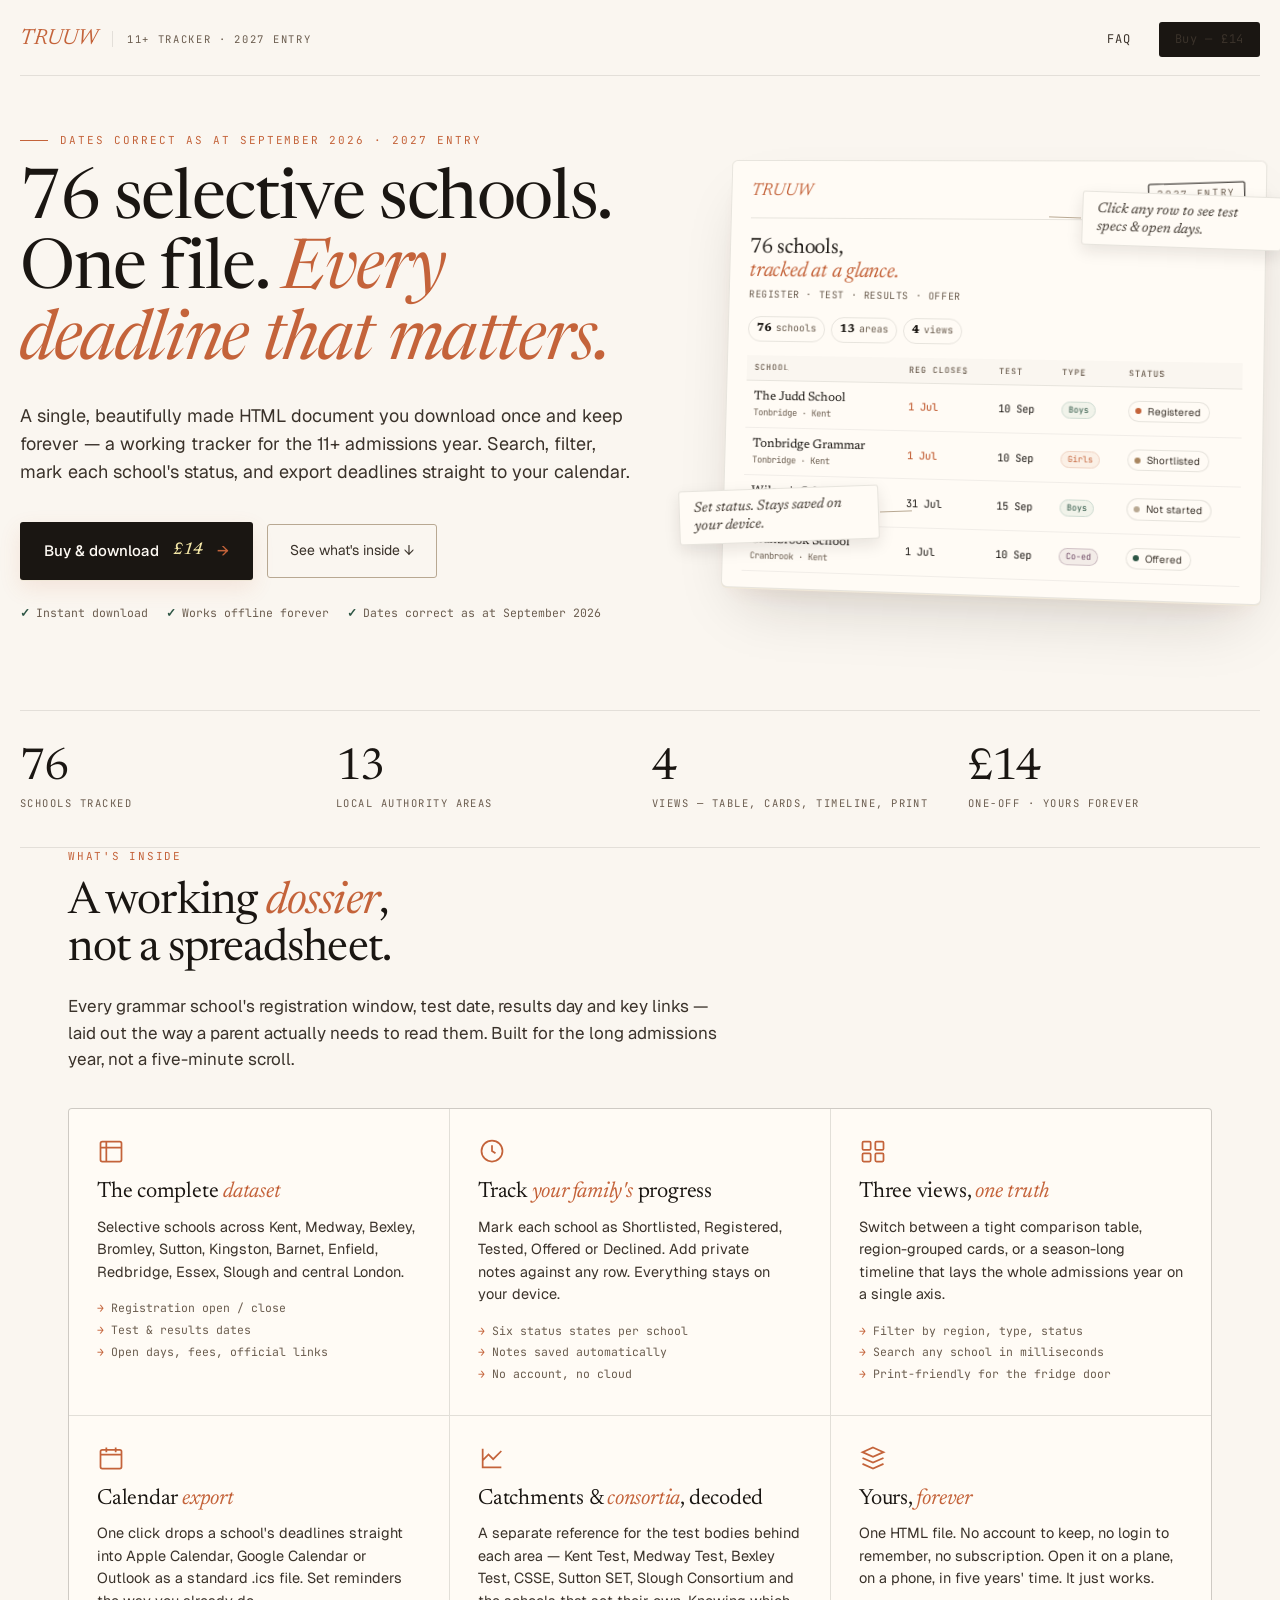
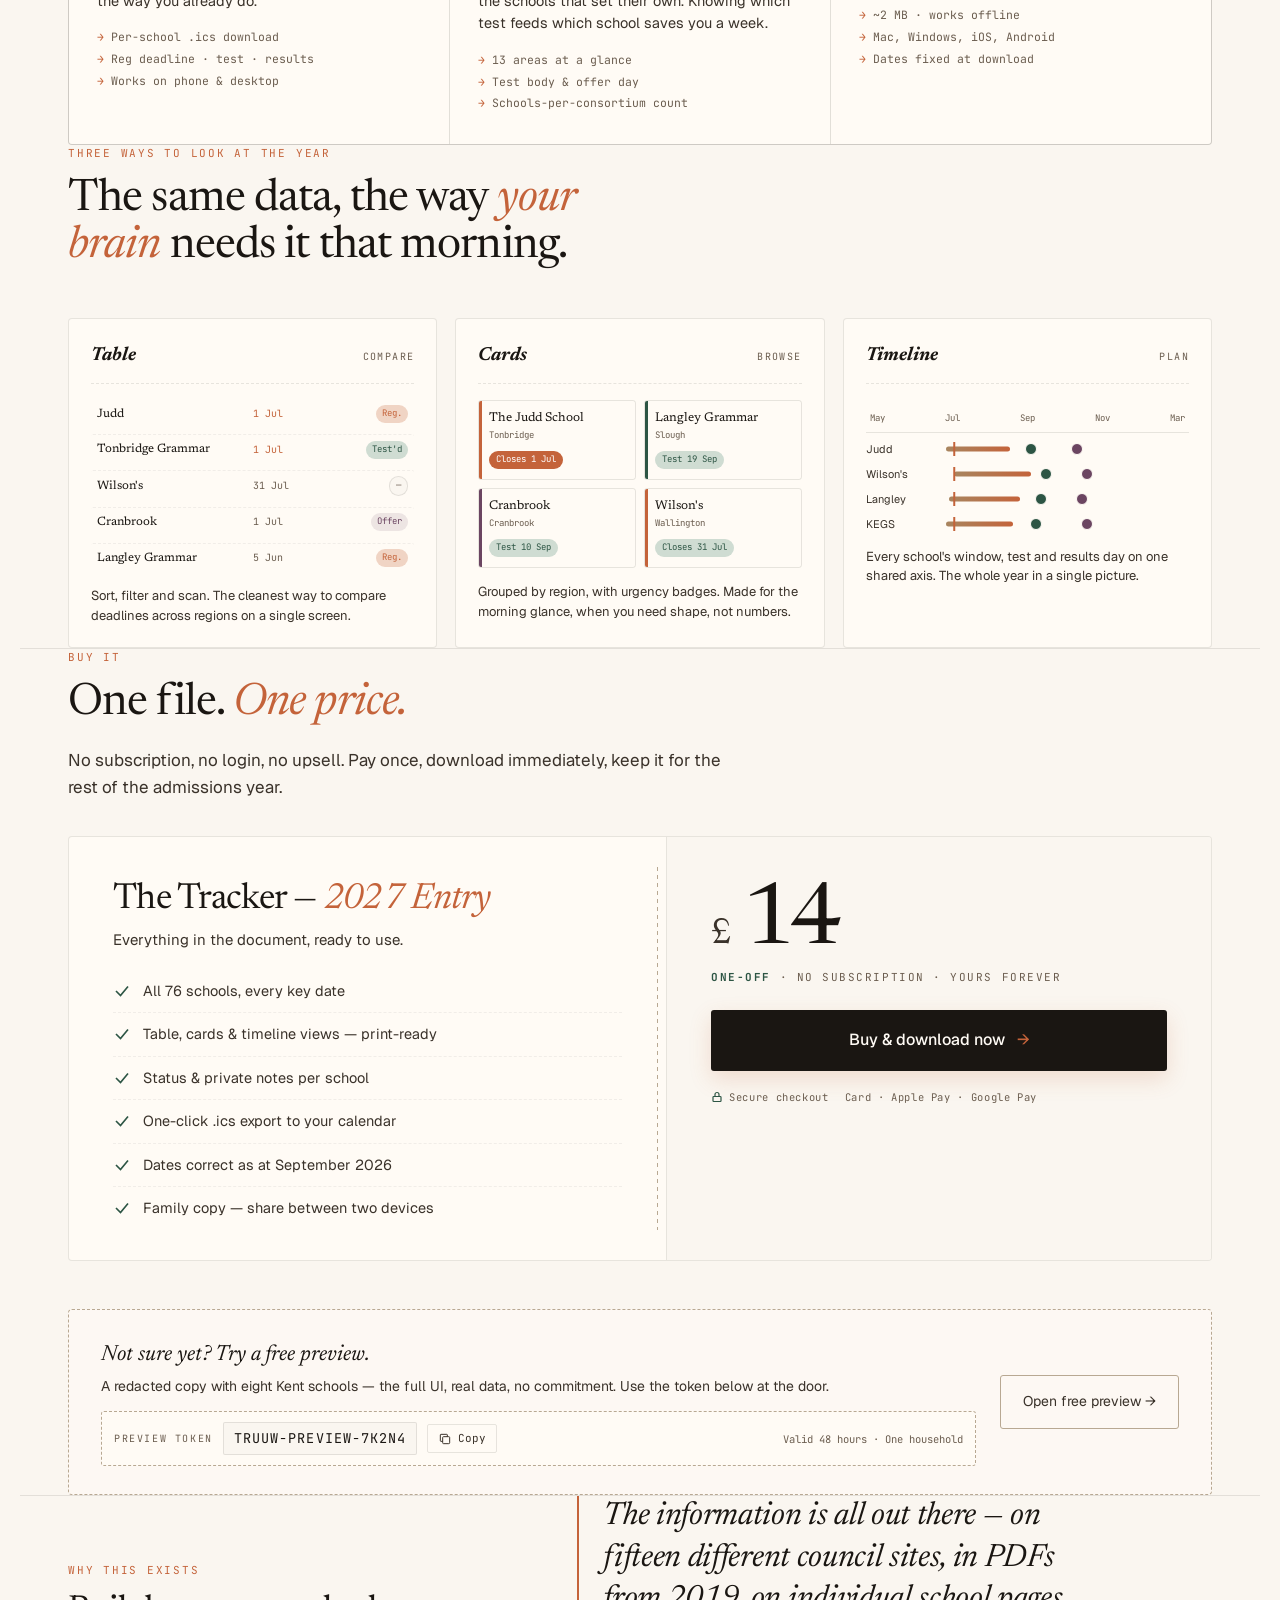
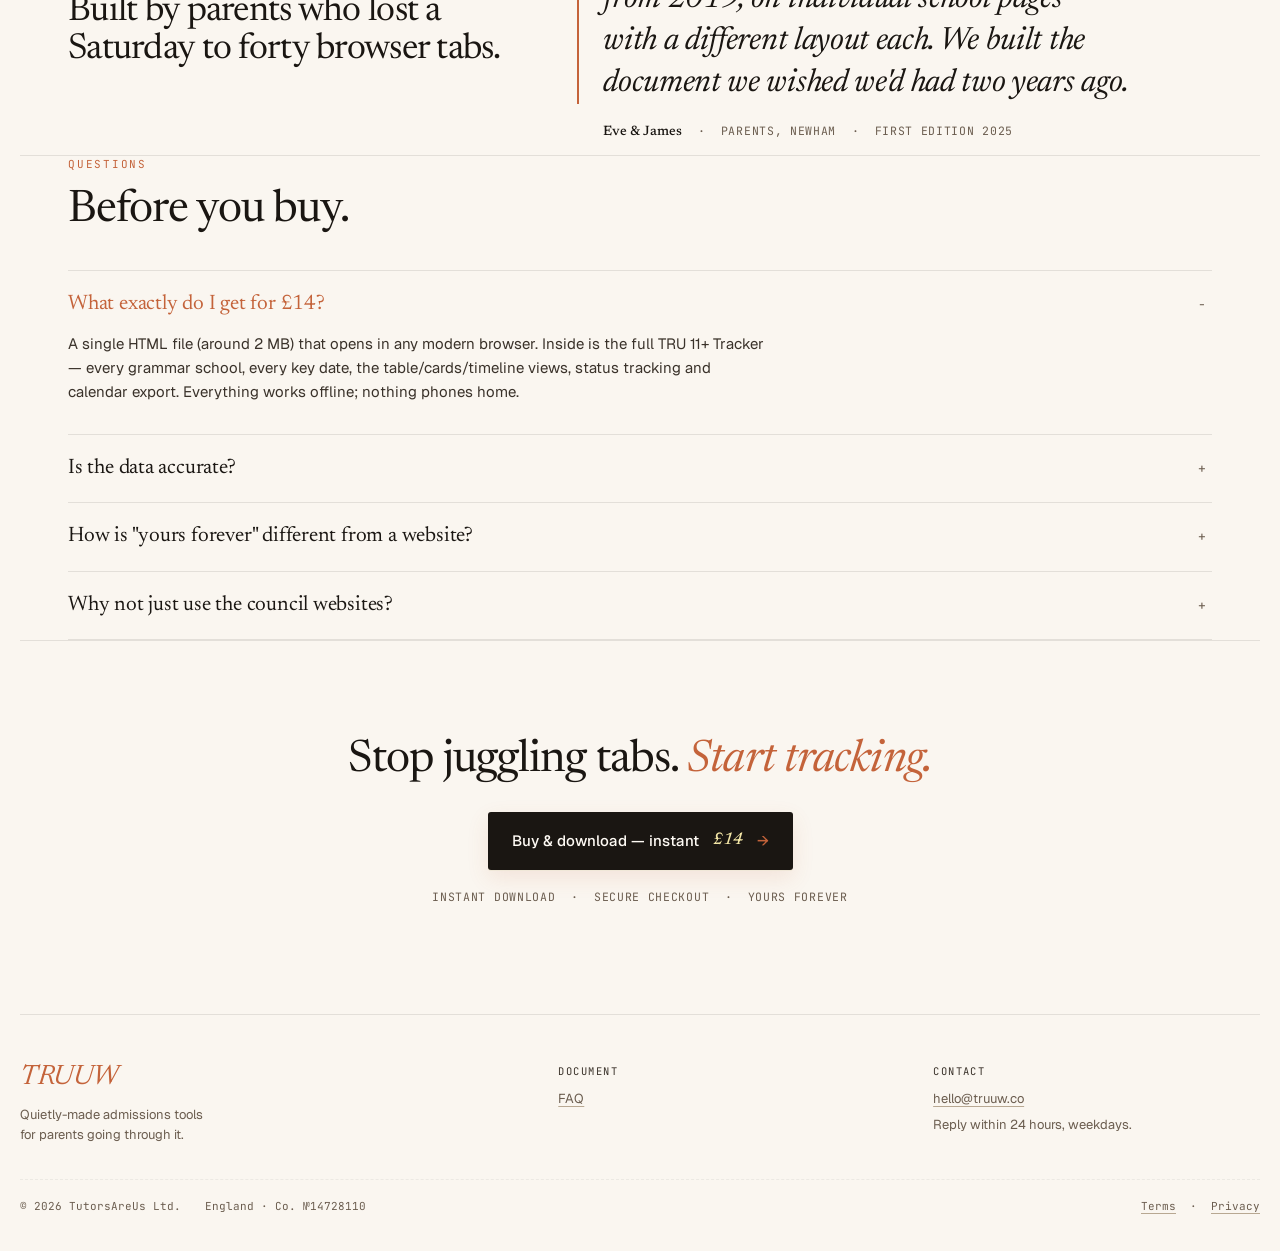
==== commit 9bd012d7: "Add files via upload" ====
--- a/buy.html
+++ b/buy.html
@@ -4,7 +4,7 @@
   <meta charset="utf-8" />
   <meta name="viewport" content="width=device-width,initial-scale=1" />
   <title>TRUUW — The 11+ Grammar Schools Tracker (2027 Entry)</title>
-  <meta name="description" content="An interactive admissions tracker for 80 UK grammar schools. One file, instant download, yours forever." />
+  <meta name="description" content="An interactive admissions tracker for 76 selective schools in London and the South East. One file, instant download, yours forever." />
   <link rel="preconnect" href="https://fonts.googleapis.com" />
   <link rel="preconnect" href="https://fonts.gstatic.com" crossorigin />
   <link rel="stylesheet" href="https://fonts.googleapis.com/css2?family=Newsreader:ital,opsz,wght@0,6..72,300..700;1,6..72,300..700&family=Geist:wght@300..600&family=JetBrains+Mono:wght@400;500;600&display=swap" />
@@ -28,8 +28,8 @@
   <!-- ─────────────  HERO  ───────────── -->
   <section class="wrap hero" style="border-top: none; padding-top: 56px;">
     <div class="hero-text">
-      <p class="hero-eyebrow">Updated for September 2026 testing · 2027 entry</p>
-      <h1>Eighty grammar schools.<br/>One file. <em>Every deadline that matters.</em></h1>
+      <p class="hero-eyebrow">Dates correct as at September 2026 · 2027 entry</p>
+      <h1>76 selective schools.<br/>One file. <em>Every deadline that matters.</em></h1>
       <p class="hero-lede">
         A single, beautifully made HTML document you download once and keep forever — a working tracker for the 11+ admissions year. Search, filter, mark each school's status, and export deadlines straight to your calendar.
       </p>
@@ -44,7 +44,7 @@
       <div class="hero-fineprint">
         <span><span class="tick">✓</span> Instant download</span>
         <span><span class="tick">✓</span> Works offline forever</span>
-        <span><span class="tick">✓</span> Free updates this admissions cycle</span>
+        <span><span class="tick">✓</span> Dates correct as at September 2026</span>
       </div>
     </div>
 
@@ -54,11 +54,11 @@
           <span class="pv-brand">TRUUW</span>
           <span class="pv-edition">2027 Entry</span>
         </div>
-        <h2 class="pv-h2">Eighty grammars,<br/><em>tracked at a glance.</em></h2>
+        <h2 class="pv-h2">76 schools,<br/><em>tracked at a glance.</em></h2>
         <p class="pv-sub">REGISTER · TEST · RESULTS · OFFER</p>
         <div class="pv-pills">
-          <span class="pv-pill"><b>80</b>schools</span>
-          <span class="pv-pill"><b>15</b>regions</span>
+          <span class="pv-pill"><b>76</b>schools</span>
+          <span class="pv-pill"><b>13</b>areas</span>
           <span class="pv-pill"><b>4</b>views</span>
         </div>
         <table class="pv-table">
@@ -68,29 +68,29 @@
           <tbody>
             <tr>
               <td><div class="pv-name">The Judd School</div><div class="pv-town">Tonbridge · Kent</div></td>
-              <td class="pv-mono pv-soon">30 Jun</td>
-              <td class="pv-mono">12 Sep</td>
+              <td class="pv-mono pv-soon">1 Jul</td>
+              <td class="pv-mono">10 Sep</td>
               <td><span class="pv-tag pv-tag-b">Boys</span></td>
               <td><span class="pv-status"><span class="pv-dot" style="background: var(--terracotta);"></span>Registered</span></td>
             </tr>
             <tr>
               <td><div class="pv-name">Tonbridge Grammar</div><div class="pv-town">Tonbridge · Kent</div></td>
-              <td class="pv-mono pv-soon">30 Jun</td>
-              <td class="pv-mono">12 Sep</td>
+              <td class="pv-mono pv-soon">1 Jul</td>
+              <td class="pv-mono">10 Sep</td>
               <td><span class="pv-tag pv-tag-g">Girls</span></td>
               <td><span class="pv-status"><span class="pv-dot" style="background: var(--tan);"></span>Shortlisted</span></td>
             </tr>
             <tr>
               <td><div class="pv-name">Wilson's School</div><div class="pv-town">Wallington · Sutton</div></td>
-              <td class="pv-mono">4 Jul</td>
-              <td class="pv-mono">20 Sep</td>
+              <td class="pv-mono">31 Jul</td>
+              <td class="pv-mono">15 Sep</td>
               <td><span class="pv-tag pv-tag-b">Boys</span></td>
               <td><span class="pv-status"><span class="pv-dot" style="background: var(--ink-30);"></span>Not started</span></td>
             </tr>
             <tr>
               <td><div class="pv-name">Cranbrook School</div><div class="pv-town">Cranbrook · Kent</div></td>
-              <td class="pv-mono">15 Jul</td>
-              <td class="pv-mono">12 Sep</td>
+              <td class="pv-mono">1 Jul</td>
+              <td class="pv-mono">10 Sep</td>
               <td><span class="pv-tag pv-tag-c">Co-ed</span></td>
               <td><span class="pv-status"><span class="pv-dot" style="background: var(--forest);"></span>Offered</span></td>
             </tr>
@@ -105,8 +105,8 @@
   <!-- ─────────────  STATS STRIP  ───────────── -->
   <section class="wrap stats">
     <div class="stats-grid">
-      <div class="stat"><span class="stat-num">80</span><span class="stat-label">Schools tracked</span></div>
-      <div class="stat"><span class="stat-num">15</span><span class="stat-label">Regions &amp; consortia</span></div>
+      <div class="stat"><span class="stat-num">76</span><span class="stat-label">Schools tracked</span></div>
+      <div class="stat"><span class="stat-num">13</span><span class="stat-label">Local authority areas</span></div>
       <div class="stat"><span class="stat-num">4</span><span class="stat-label">Views — table, cards, timeline, print</span></div>
       <div class="stat"><span class="stat-num">£14</span><span class="stat-label">One-off · Yours forever</span></div>
     </div>
@@ -124,7 +124,7 @@
       <article class="feature">
         <svg class="feature-icon" viewBox="0 0 24 24" fill="none" stroke="currentColor" stroke-width="1.5"><rect x="3" y="4" width="18" height="17" rx="1.5"/><path d="M3 9h18M8 4v17"/></svg>
         <h3>The complete <em>dataset</em></h3>
-        <p>Every grammar school across Kent, Medway, Bexley, Bucks, Birmingham, Trafford, Sutton, Essex, Slough, Reading, Wirral, Yorkshire, Warwickshire, Lincs &amp; Wiltshire.</p>
+        <p>Selective schools across Kent, Medway, Bexley, Bromley, Sutton, Kingston, Barnet, Enfield, Redbridge, Essex, Slough and central London.</p>
         <ul class="feature-list">
           <li>Registration open / close</li>
           <li>Test &amp; results dates</li>
@@ -168,9 +168,9 @@
       <article class="feature">
         <svg class="feature-icon" viewBox="0 0 24 24" fill="none" stroke="currentColor" stroke-width="1.5"><path d="M4 4v16h16M4 14l5-5 4 4 7-7"/></svg>
         <h3>Catchments &amp; <em>consortia</em>, decoded</h3>
-        <p>A separate reference for the test bodies behind each region — Kent Test, Bucks STT, KEVI Consortium, CSSE, Sutton Selective and the rest. Knowing which test feeds which school saves you a week.</p>
+        <p>A separate reference for the test bodies behind each area — Kent Test, Medway Test, Bexley Test, CSSE, Sutton SET, Slough Consortium and the schools that set their own. Knowing which test feeds which school saves you a week.</p>
         <ul class="feature-list">
-          <li>15 consortia at a glance</li>
+          <li>13 areas at a glance</li>
           <li>Test body &amp; offer day</li>
           <li>Schools-per-consortium count</li>
         </ul>
@@ -183,7 +183,7 @@
         <ul class="feature-list">
           <li>~2 MB · works offline</li>
           <li>Mac, Windows, iOS, Android</li>
-          <li>Free updates this cycle</li>
+          <li>Dates fixed at download</li>
         </ul>
       </article>
     </div>
@@ -202,11 +202,11 @@
           <span class="view-tile-tag">Compare</span>
         </div>
         <div class="art-table">
-          <div class="row"><span class="label">Judd</span><span class="meta soon">30 Jun</span><span class="pill" style="background: var(--terracotta-soft); color: var(--terracotta);">Reg.</span></div>
-          <div class="row"><span class="label">Tonbridge Grammar</span><span class="meta soon">30 Jun</span><span class="pill" style="background: var(--forest-soft); color: var(--forest);">Test'd</span></div>
-          <div class="row"><span class="label">Wilson's</span><span class="meta">4 Jul</span><span class="pill" style="background: var(--bg); color: var(--ink-50); border: 1px solid var(--hairline);">—</span></div>
-          <div class="row"><span class="label">Cranbrook</span><span class="meta">15 Jul</span><span class="pill" style="background: color-mix(in oklab, var(--plum) 12%, transparent); color: var(--plum);">Offer</span></div>
-          <div class="row"><span class="label">Reading School</span><span class="meta">30 Jun</span><span class="pill" style="background: var(--terracotta-soft); color: var(--terracotta);">Reg.</span></div>
+          <div class="row"><span class="label">Judd</span><span class="meta soon">1 Jul</span><span class="pill" style="background: var(--terracotta-soft); color: var(--terracotta);">Reg.</span></div>
+          <div class="row"><span class="label">Tonbridge Grammar</span><span class="meta soon">1 Jul</span><span class="pill" style="background: var(--forest-soft); color: var(--forest);">Test'd</span></div>
+          <div class="row"><span class="label">Wilson's</span><span class="meta">31 Jul</span><span class="pill" style="background: var(--bg); color: var(--ink-50); border: 1px solid var(--hairline);">—</span></div>
+          <div class="row"><span class="label">Cranbrook</span><span class="meta">1 Jul</span><span class="pill" style="background: color-mix(in oklab, var(--plum) 12%, transparent); color: var(--plum);">Offer</span></div>
+          <div class="row"><span class="label">Langley Grammar</span><span class="meta">5 Jun</span><span class="pill" style="background: var(--terracotta-soft); color: var(--terracotta);">Reg.</span></div>
         </div>
         <p class="view-tile-desc">Sort, filter and scan. The cleanest way to compare deadlines across regions on a single screen.</p>
       </div>
@@ -218,10 +218,10 @@
           <span class="view-tile-tag">Browse</span>
         </div>
         <div class="art-cards">
-          <div class="card f"><span class="name">The Judd School</span><span class="sub">Tonbridge</span><span class="urg now">Closes 30 Jun</span></div>
-          <div class="card b"><span class="name">Reading School</span><span class="sub">Reading</span><span class="urg ok">Test 19 Sep</span></div>
-          <div class="card c"><span class="name">Cranbrook</span><span class="sub">Cranbrook</span><span class="urg ok">Open 15 Jul</span></div>
-          <div class="card f"><span class="name">Wilson's</span><span class="sub">Wallington</span><span class="urg ok">Closes 4 Jul</span></div>
+          <div class="card f"><span class="name">The Judd School</span><span class="sub">Tonbridge</span><span class="urg now">Closes 1 Jul</span></div>
+          <div class="card b"><span class="name">Langley Grammar</span><span class="sub">Slough</span><span class="urg ok">Test 19 Sep</span></div>
+          <div class="card c"><span class="name">Cranbrook</span><span class="sub">Cranbrook</span><span class="urg ok">Test 10 Sep</span></div>
+          <div class="card f"><span class="name">Wilson's</span><span class="sub">Wallington</span><span class="urg ok">Closes 31 Jul</span></div>
         </div>
         <p class="view-tile-desc">Grouped by region, with urgency badges. Made for the morning glance, when you need shape, not numbers.</p>
       </div>
@@ -253,7 +253,7 @@
             </div>
           </div>
           <div class="lane">
-            <span class="lane-label">Reading</span>
+            <span class="lane-label">Langley</span>
             <div class="track">
               <div class="band" style="left: 6%; width: 28%;"></div>
               <div class="pin t" style="left: 42%;"></div>
@@ -262,7 +262,7 @@
             </div>
           </div>
           <div class="lane">
-            <span class="lane-label">KEVI</span>
+            <span class="lane-label">KEGS</span>
             <div class="track">
               <div class="band" style="left: 5%; width: 26%;"></div>
               <div class="pin t" style="left: 40%;"></div>
@@ -287,11 +287,11 @@
         <h3 class="pricing-h">The Tracker — <em>2027 Entry</em></h3>
         <p class="pricing-sub">Everything in the document, ready to use.</p>
         <ul class="pricing-list">
-          <li><svg class="tk" width="18" height="18" viewBox="0 0 24 24" fill="none" stroke="currentColor" stroke-width="2.2"><polyline points="4 12 10 18 20 6"/></svg><span>All 80 grammar schools, every key date</span></li>
+          <li><svg class="tk" width="18" height="18" viewBox="0 0 24 24" fill="none" stroke="currentColor" stroke-width="2.2"><polyline points="4 12 10 18 20 6"/></svg><span>All 76 schools, every key date</span></li>
           <li><svg class="tk" width="18" height="18" viewBox="0 0 24 24" fill="none" stroke="currentColor" stroke-width="2.2"><polyline points="4 12 10 18 20 6"/></svg><span>Table, cards &amp; timeline views — print-ready</span></li>
           <li><svg class="tk" width="18" height="18" viewBox="0 0 24 24" fill="none" stroke="currentColor" stroke-width="2.2"><polyline points="4 12 10 18 20 6"/></svg><span>Status &amp; private notes per school</span></li>
           <li><svg class="tk" width="18" height="18" viewBox="0 0 24 24" fill="none" stroke="currentColor" stroke-width="2.2"><polyline points="4 12 10 18 20 6"/></svg><span>One-click .ics export to your calendar</span></li>
-          <li><svg class="tk" width="18" height="18" viewBox="0 0 24 24" fill="none" stroke="currentColor" stroke-width="2.2"><polyline points="4 12 10 18 20 6"/></svg><span>Free data refresh emails through March 2027</span></li>
+          <li><svg class="tk" width="18" height="18" viewBox="0 0 24 24" fill="none" stroke="currentColor" stroke-width="2.2"><polyline points="4 12 10 18 20 6"/></svg><span>Dates correct as at September 2026</span></li>
           <li><svg class="tk" width="18" height="18" viewBox="0 0 24 24" fill="none" stroke="currentColor" stroke-width="2.2"><polyline points="4 12 10 18 20 6"/></svg><span>Family copy — share between two devices</span></li>
         </ul>
       </div>
@@ -362,7 +362,7 @@
       <details class="faq">
         <summary>Is the data accurate?<span class="tog"></span></summary>
         <div class="faq-body">
-          <p>Every date is sourced directly from each school's admissions page or its consortium body, and verified twice in the month before publication. We monitor changes through the admissions cycle and email a refreshed file to every buyer if anything material moves. <em>Always confirm critical deadlines on the school's own site before submitting.</em></p>
+          <p>Dates come from each school's admissions page or its consortium, and are correct as at September 2026. The file is a snapshot: it doesn't update after you download it, and we don't send revised versions. Dates can change, so <em>always confirm deadlines on the school's own site before you submit anything.</em></p>
         </div>
       </details>
 
@@ -408,7 +408,7 @@
       </div>
       <div>
         <p class="foot-h">Contact</p>
-        <p><a href="/cdn-cgi/l/email-protection#a7cfc2cbcbc8e7d3d5d2d2d089c4c8"><span class="__cf_email__" data-cfemail="abc3cec7c7c4ebdfd9dededc85c8c4">[email&#160;protected]</span></a></p>
+        <p><a href="mailto:hello@truuw.co">hello@truuw.co</a></p>
         <p>Reply within 24 hours, weekdays.</p>
       </div>
     </div>
@@ -492,11 +492,11 @@
             <svg width="18" height="18" viewBox="0 0 24 24" fill="none" stroke="currentColor" stroke-width="1.7"><path d="M12 4v12m0 0l-5-5m5 5l5-5M5 20h14"/></svg>
             <span>Download the tracker (HTML, ~2 MB)</span>
           </a>
-          <p class="success-foot">Trouble downloading? Write to us at <a href="/cdn-cgi/l/email-protection#4c24292020230c383e39393b622f23"><span class="__cf_email__" data-cfemail="9cf4f9f0f0f3dce8eee9e9ebb2fff3">[email&#160;protected]</span></a>.</p>
+          <p class="success-foot">Trouble downloading? Write to us at <a href="mailto:hello@truuw.co">hello@truuw.co</a>.</p>
         </div>
       </div>
     </div>
   </div>
 
-<script data-cfasync="false" src="/cdn-cgi/scripts/5c5dd728/cloudflare-static/email-decode.min.js"></script></body>
+</body>
 </html>
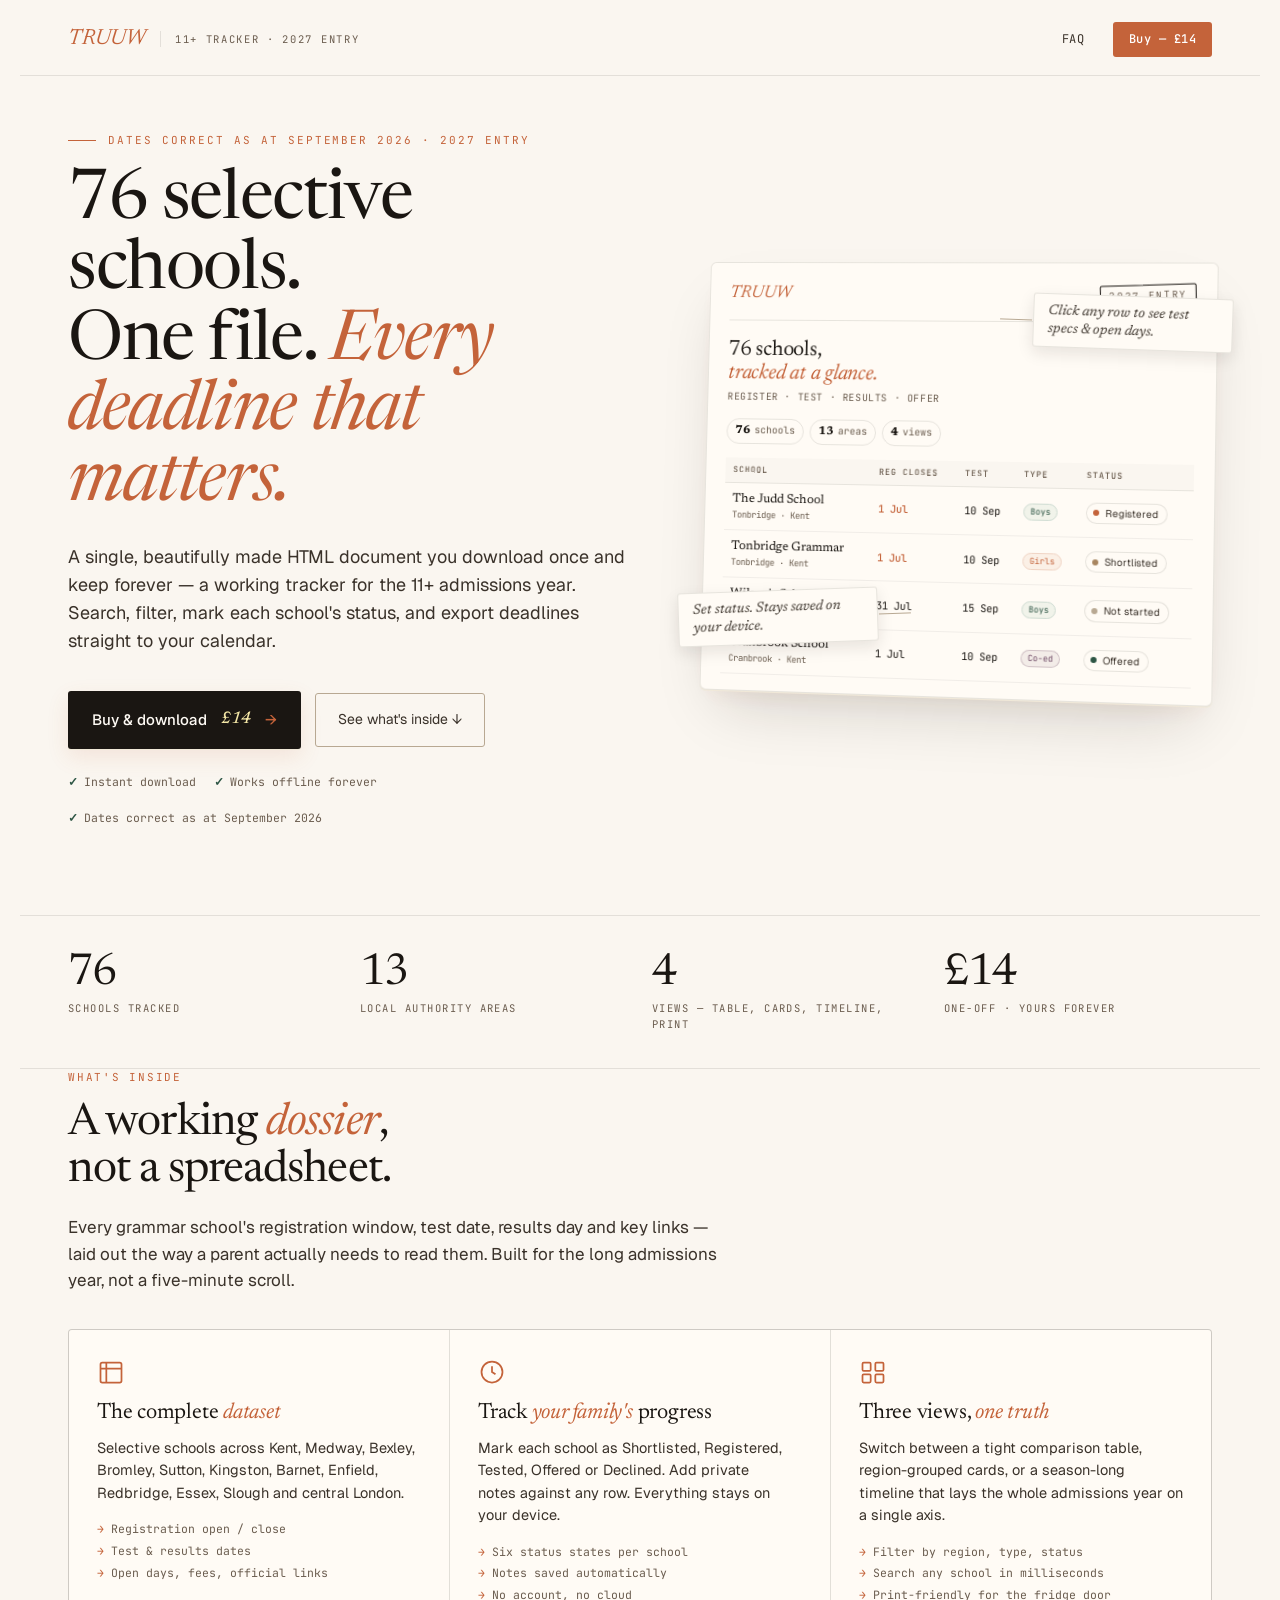
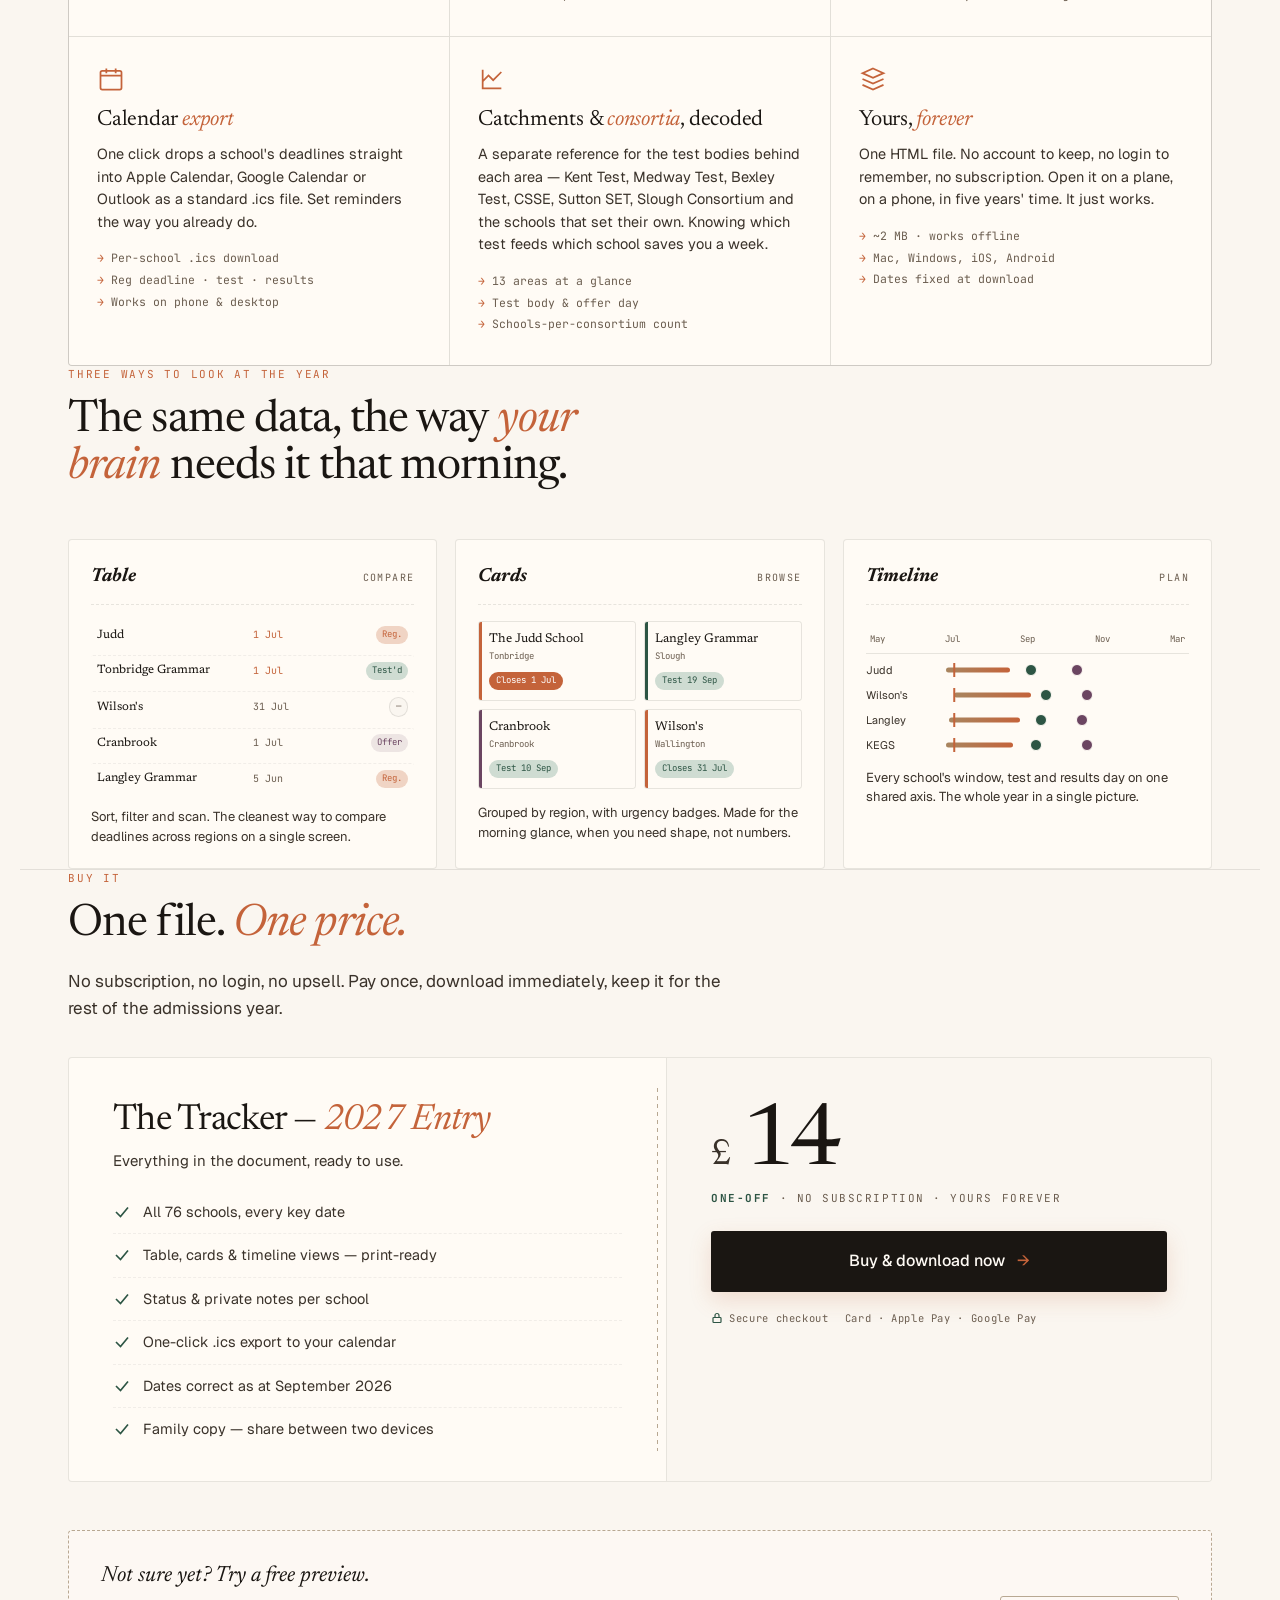
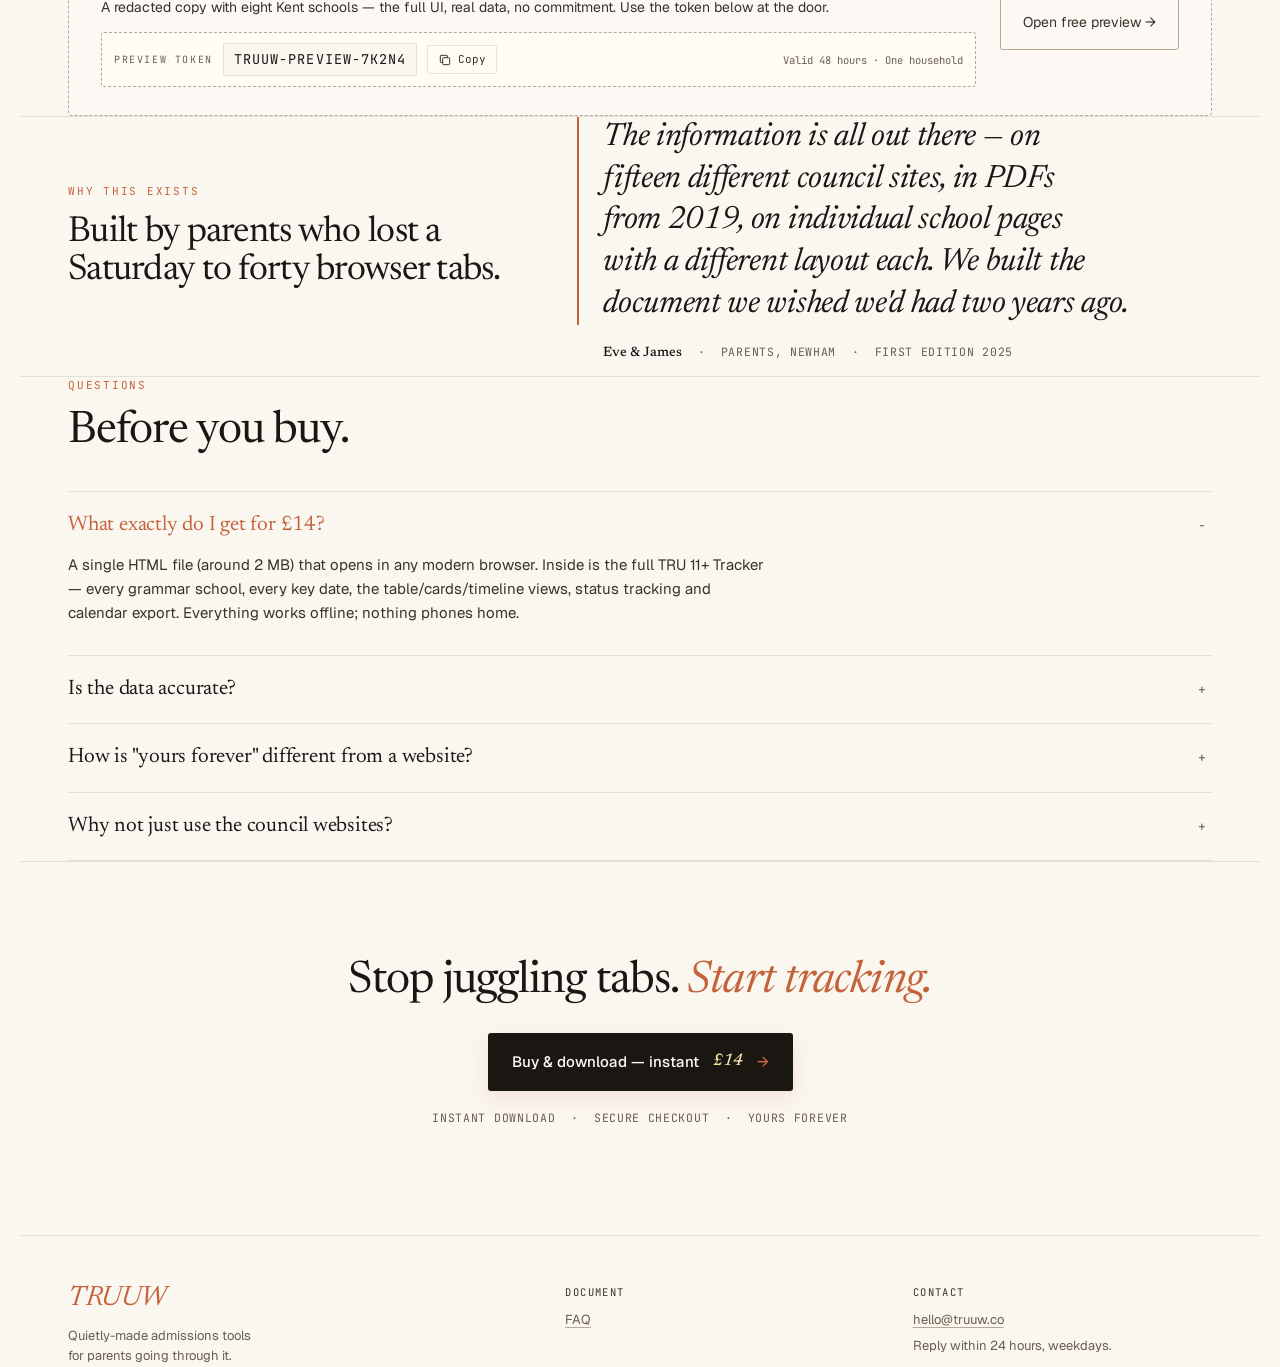
==== commit 9c755fb8: "Add files via upload" ====
--- a/buy.html
+++ b/buy.html
@@ -1,502 +1,12 @@
 <!doctype html>
 <html lang="en">
 <head>
-  <meta charset="utf-8" />
-  <meta name="viewport" content="width=device-width,initial-scale=1" />
-  <title>TRUUW — The 11+ Grammar Schools Tracker (2027 Entry)</title>
-  <meta name="description" content="An interactive admissions tracker for 76 selective schools in London and the South East. One file, instant download, yours forever." />
-  <link rel="preconnect" href="https://fonts.googleapis.com" />
-  <link rel="preconnect" href="https://fonts.gstatic.com" crossorigin />
-  <link rel="stylesheet" href="https://fonts.googleapis.com/css2?family=Newsreader:ital,opsz,wght@0,6..72,300..700;1,6..72,300..700&family=Geist:wght@300..600&family=JetBrains+Mono:wght@400;500;600&display=swap" />
-  <link rel="stylesheet" href="styles.css" />
-  <script src="main.js" defer></script>
+<meta charset="utf-8">
+<meta http-equiv="refresh" content="0; url=./">
+<link rel="canonical" href="./">
+<title>TRUUW — 11+ Tracker</title>
 </head>
 <body>
-
-  <!-- ─────────────  TOP NAV  ───────────── -->
-  <header class="wrap nav">
-    <div class="brand">
-      <span class="brand-logo-text">TRUUW</span>
-      <span class="brand-tag">11+ Tracker · 2027 Entry</span>
-    </div>
-    <nav class="nav-links">
-      <a href="#faq">FAQ</a>
-      <a href="#" class="nav-buy" data-buy>Buy — £14</a>
-    </nav>
-  </header>
-
-  <!-- ─────────────  HERO  ───────────── -->
-  <section class="wrap hero" style="border-top: none; padding-top: 56px;">
-    <div class="hero-text">
-      <p class="hero-eyebrow">Dates correct as at September 2026 · 2027 entry</p>
-      <h1>76 selective schools.<br/>One file. <em>Every deadline that matters.</em></h1>
-      <p class="hero-lede">
-        A single, beautifully made HTML document you download once and keep forever — a working tracker for the 11+ admissions year. Search, filter, mark each school's status, and export deadlines straight to your calendar.
-      </p>
-      <div class="cta-row">
-        <button class="btn-primary" data-buy>
-          <span>Buy &amp; download</span>
-          <span class="price">£14</span>
-          <span class="arrow">→</span>
-        </button>
-        <a class="btn-ghost" href="#preview">See what's inside ↓</a>
-      </div>
-      <div class="hero-fineprint">
-        <span><span class="tick">✓</span> Instant download</span>
-        <span><span class="tick">✓</span> Works offline forever</span>
-        <span><span class="tick">✓</span> Dates correct as at September 2026</span>
-      </div>
-    </div>
-
-    <div class="hero-preview">
-      <div class="preview-card" id="preview">
-        <div class="pv-head">
-          <span class="pv-brand">TRUUW</span>
-          <span class="pv-edition">2027 Entry</span>
-        </div>
-        <h2 class="pv-h2">76 schools,<br/><em>tracked at a glance.</em></h2>
-        <p class="pv-sub">REGISTER · TEST · RESULTS · OFFER</p>
-        <div class="pv-pills">
-          <span class="pv-pill"><b>76</b>schools</span>
-          <span class="pv-pill"><b>13</b>areas</span>
-          <span class="pv-pill"><b>4</b>views</span>
-        </div>
-        <table class="pv-table">
-          <thead>
-            <tr><th>School</th><th>Reg closes</th><th>Test</th><th>Type</th><th>Status</th></tr>
-          </thead>
-          <tbody>
-            <tr>
-              <td><div class="pv-name">The Judd School</div><div class="pv-town">Tonbridge · Kent</div></td>
-              <td class="pv-mono pv-soon">1 Jul</td>
-              <td class="pv-mono">10 Sep</td>
-              <td><span class="pv-tag pv-tag-b">Boys</span></td>
-              <td><span class="pv-status"><span class="pv-dot" style="background: var(--terracotta);"></span>Registered</span></td>
-            </tr>
-            <tr>
-              <td><div class="pv-name">Tonbridge Grammar</div><div class="pv-town">Tonbridge · Kent</div></td>
-              <td class="pv-mono pv-soon">1 Jul</td>
-              <td class="pv-mono">10 Sep</td>
-              <td><span class="pv-tag pv-tag-g">Girls</span></td>
-              <td><span class="pv-status"><span class="pv-dot" style="background: var(--tan);"></span>Shortlisted</span></td>
-            </tr>
-            <tr>
-              <td><div class="pv-name">Wilson's School</div><div class="pv-town">Wallington · Sutton</div></td>
-              <td class="pv-mono">31 Jul</td>
-              <td class="pv-mono">15 Sep</td>
-              <td><span class="pv-tag pv-tag-b">Boys</span></td>
-              <td><span class="pv-status"><span class="pv-dot" style="background: var(--ink-30);"></span>Not started</span></td>
-            </tr>
-            <tr>
-              <td><div class="pv-name">Cranbrook School</div><div class="pv-town">Cranbrook · Kent</div></td>
-              <td class="pv-mono">1 Jul</td>
-              <td class="pv-mono">10 Sep</td>
-              <td><span class="pv-tag pv-tag-c">Co-ed</span></td>
-              <td><span class="pv-status"><span class="pv-dot" style="background: var(--forest);"></span>Offered</span></td>
-            </tr>
-          </tbody>
-        </table>
-      </div>
-      <div class="pv-anno pv-anno-1">Click any row to see test specs &amp; open days.</div>
-      <div class="pv-anno pv-anno-2">Set status. Stays saved on your device.</div>
-    </div>
-  </section>
-
-  <!-- ─────────────  STATS STRIP  ───────────── -->
-  <section class="wrap stats">
-    <div class="stats-grid">
-      <div class="stat"><span class="stat-num">76</span><span class="stat-label">Schools tracked</span></div>
-      <div class="stat"><span class="stat-num">13</span><span class="stat-label">Local authority areas</span></div>
-      <div class="stat"><span class="stat-num">4</span><span class="stat-label">Views — table, cards, timeline, print</span></div>
-      <div class="stat"><span class="stat-num">£14</span><span class="stat-label">One-off · Yours forever</span></div>
-    </div>
-  </section>
-
-  <!-- ─────────────  WHAT'S INSIDE  ───────────── -->
-  <section class="wrap" id="whats-inside">
-    <p class="section-eyebrow">What's inside</p>
-    <h2 class="section-title">A working <em>dossier</em>, not a spreadsheet.</h2>
-    <p class="section-lede">
-      Every grammar school's registration window, test date, results day and key links — laid out the way a parent actually needs to read them. Built for the long admissions year, not a five-minute scroll.
-    </p>
-
-    <div class="features-grid">
-      <article class="feature">
-        <svg class="feature-icon" viewBox="0 0 24 24" fill="none" stroke="currentColor" stroke-width="1.5"><rect x="3" y="4" width="18" height="17" rx="1.5"/><path d="M3 9h18M8 4v17"/></svg>
-        <h3>The complete <em>dataset</em></h3>
-        <p>Selective schools across Kent, Medway, Bexley, Bromley, Sutton, Kingston, Barnet, Enfield, Redbridge, Essex, Slough and central London.</p>
-        <ul class="feature-list">
-          <li>Registration open / close</li>
-          <li>Test &amp; results dates</li>
-          <li>Open days, fees, official links</li>
-        </ul>
-      </article>
-
-      <article class="feature">
-        <svg class="feature-icon" viewBox="0 0 24 24" fill="none" stroke="currentColor" stroke-width="1.5"><circle cx="12" cy="12" r="9"/><path d="M12 7v5l3 2"/></svg>
-        <h3>Track <em>your family's</em> progress</h3>
-        <p>Mark each school as Shortlisted, Registered, Tested, Offered or Declined. Add private notes against any row. Everything stays on your device.</p>
-        <ul class="feature-list">
-          <li>Six status states per school</li>
-          <li>Notes saved automatically</li>
-          <li>No account, no cloud</li>
-        </ul>
-      </article>
-
-      <article class="feature">
-        <svg class="feature-icon" viewBox="0 0 24 24" fill="none" stroke="currentColor" stroke-width="1.5"><rect x="3" y="4" width="7" height="7" rx="1"/><rect x="14" y="4" width="7" height="7" rx="1"/><rect x="3" y="14" width="7" height="7" rx="1"/><rect x="14" y="14" width="7" height="7" rx="1"/></svg>
-        <h3>Three views, <em>one truth</em></h3>
-        <p>Switch between a tight comparison table, region-grouped cards, or a season-long timeline that lays the whole admissions year on a single axis.</p>
-        <ul class="feature-list">
-          <li>Filter by region, type, status</li>
-          <li>Search any school in milliseconds</li>
-          <li>Print-friendly for the fridge door</li>
-        </ul>
-      </article>
-
-      <article class="feature">
-        <svg class="feature-icon" viewBox="0 0 24 24" fill="none" stroke="currentColor" stroke-width="1.5"><rect x="3" y="5" width="18" height="16" rx="1.5"/><path d="M3 9h18M8 3v4M16 3v4"/></svg>
-        <h3>Calendar <em>export</em></h3>
-        <p>One click drops a school's deadlines straight into Apple Calendar, Google Calendar or Outlook as a standard .ics file. Set reminders the way you already do.</p>
-        <ul class="feature-list">
-          <li>Per-school .ics download</li>
-          <li>Reg deadline · test · results</li>
-          <li>Works on phone &amp; desktop</li>
-        </ul>
-      </article>
-
-      <article class="feature">
-        <svg class="feature-icon" viewBox="0 0 24 24" fill="none" stroke="currentColor" stroke-width="1.5"><path d="M4 4v16h16M4 14l5-5 4 4 7-7"/></svg>
-        <h3>Catchments &amp; <em>consortia</em>, decoded</h3>
-        <p>A separate reference for the test bodies behind each area — Kent Test, Medway Test, Bexley Test, CSSE, Sutton SET, Slough Consortium and the schools that set their own. Knowing which test feeds which school saves you a week.</p>
-        <ul class="feature-list">
-          <li>13 areas at a glance</li>
-          <li>Test body &amp; offer day</li>
-          <li>Schools-per-consortium count</li>
-        </ul>
-      </article>
-
-      <article class="feature">
-        <svg class="feature-icon" viewBox="0 0 24 24" fill="none" stroke="currentColor" stroke-width="1.5"><path d="M12 3l9 4-9 4-9-4 9-4z M3 12l9 4 9-4 M3 17l9 4 9-4"/></svg>
-        <h3>Yours, <em>forever</em></h3>
-        <p>One HTML file. No account to keep, no login to remember, no subscription. Open it on a plane, on a phone, in five years' time. It just works.</p>
-        <ul class="feature-list">
-          <li>~2 MB · works offline</li>
-          <li>Mac, Windows, iOS, Android</li>
-          <li>Dates fixed at download</li>
-        </ul>
-      </article>
-    </div>
-  </section>
-
-  <!-- ─────────────  THREE VIEWS DEMO  ───────────── -->
-  <section class="wrap" style="border-top: none; padding-top: 0;">
-    <p class="section-eyebrow">Three ways to look at the year</p>
-    <h2 class="section-title">The same data, the way <em>your brain</em> needs it that morning.</h2>
-
-    <div class="views-demo">
-      <!-- TABLE -->
-      <div class="view-tile">
-        <div class="view-tile-head">
-          <h4 class="view-tile-h">Table</h4>
-          <span class="view-tile-tag">Compare</span>
-        </div>
-        <div class="art-table">
-          <div class="row"><span class="label">Judd</span><span class="meta soon">1 Jul</span><span class="pill" style="background: var(--terracotta-soft); color: var(--terracotta);">Reg.</span></div>
-          <div class="row"><span class="label">Tonbridge Grammar</span><span class="meta soon">1 Jul</span><span class="pill" style="background: var(--forest-soft); color: var(--forest);">Test'd</span></div>
-          <div class="row"><span class="label">Wilson's</span><span class="meta">31 Jul</span><span class="pill" style="background: var(--bg); color: var(--ink-50); border: 1px solid var(--hairline);">—</span></div>
-          <div class="row"><span class="label">Cranbrook</span><span class="meta">1 Jul</span><span class="pill" style="background: color-mix(in oklab, var(--plum) 12%, transparent); color: var(--plum);">Offer</span></div>
-          <div class="row"><span class="label">Langley Grammar</span><span class="meta">5 Jun</span><span class="pill" style="background: var(--terracotta-soft); color: var(--terracotta);">Reg.</span></div>
-        </div>
-        <p class="view-tile-desc">Sort, filter and scan. The cleanest way to compare deadlines across regions on a single screen.</p>
-      </div>
-
-      <!-- CARDS -->
-      <div class="view-tile">
-        <div class="view-tile-head">
-          <h4 class="view-tile-h">Cards</h4>
-          <span class="view-tile-tag">Browse</span>
-        </div>
-        <div class="art-cards">
-          <div class="card f"><span class="name">The Judd School</span><span class="sub">Tonbridge</span><span class="urg now">Closes 1 Jul</span></div>
-          <div class="card b"><span class="name">Langley Grammar</span><span class="sub">Slough</span><span class="urg ok">Test 19 Sep</span></div>
-          <div class="card c"><span class="name">Cranbrook</span><span class="sub">Cranbrook</span><span class="urg ok">Test 10 Sep</span></div>
-          <div class="card f"><span class="name">Wilson's</span><span class="sub">Wallington</span><span class="urg ok">Closes 31 Jul</span></div>
-        </div>
-        <p class="view-tile-desc">Grouped by region, with urgency badges. Made for the morning glance, when you need shape, not numbers.</p>
-      </div>
-
-      <!-- TIMELINE -->
-      <div class="view-tile">
-        <div class="view-tile-head">
-          <h4 class="view-tile-h">Timeline</h4>
-          <span class="view-tile-tag">Plan</span>
-        </div>
-        <div class="art-tl">
-          <div class="axis"><span>May</span><span>Jul</span><span>Sep</span><span>Nov</span><span>Mar</span></div>
-          <div class="lane">
-            <span class="lane-label">Judd</span>
-            <div class="track">
-              <div class="band" style="left: 5%; width: 25%;"></div>
-              <div class="pin t" style="left: 38%;"></div>
-              <div class="pin r" style="left: 56%;"></div>
-              <div class="now" style="left: 8%;"></div>
-            </div>
-          </div>
-          <div class="lane">
-            <span class="lane-label">Wilson's</span>
-            <div class="track">
-              <div class="band" style="left: 8%; width: 30%;"></div>
-              <div class="pin t" style="left: 44%;"></div>
-              <div class="pin r" style="left: 60%;"></div>
-              <div class="now" style="left: 8%;"></div>
-            </div>
-          </div>
-          <div class="lane">
-            <span class="lane-label">Langley</span>
-            <div class="track">
-              <div class="band" style="left: 6%; width: 28%;"></div>
-              <div class="pin t" style="left: 42%;"></div>
-              <div class="pin r" style="left: 58%;"></div>
-              <div class="now" style="left: 8%;"></div>
-            </div>
-          </div>
-          <div class="lane">
-            <span class="lane-label">KEGS</span>
-            <div class="track">
-              <div class="band" style="left: 5%; width: 26%;"></div>
-              <div class="pin t" style="left: 40%;"></div>
-              <div class="pin r" style="left: 60%;"></div>
-              <div class="now" style="left: 8%;"></div>
-            </div>
-          </div>
-        </div>
-        <p class="view-tile-desc">Every school's window, test and results day on one shared axis. The whole year in a single picture.</p>
-      </div>
-    </div>
-  </section>
-
-  <!-- ─────────────  PRICING  ───────────── -->
-  <section class="wrap" id="pricing">
-    <p class="section-eyebrow">Buy it</p>
-    <h2 class="section-title">One file. <em>One price.</em></h2>
-    <p class="section-lede">No subscription, no login, no upsell. Pay once, download immediately, keep it for the rest of the admissions year.</p>
-
-    <div class="pricing" style="margin-top: 36px;">
-      <div class="pricing-left">
-        <h3 class="pricing-h">The Tracker — <em>2027 Entry</em></h3>
-        <p class="pricing-sub">Everything in the document, ready to use.</p>
-        <ul class="pricing-list">
-          <li><svg class="tk" width="18" height="18" viewBox="0 0 24 24" fill="none" stroke="currentColor" stroke-width="2.2"><polyline points="4 12 10 18 20 6"/></svg><span>All 76 schools, every key date</span></li>
-          <li><svg class="tk" width="18" height="18" viewBox="0 0 24 24" fill="none" stroke="currentColor" stroke-width="2.2"><polyline points="4 12 10 18 20 6"/></svg><span>Table, cards &amp; timeline views — print-ready</span></li>
-          <li><svg class="tk" width="18" height="18" viewBox="0 0 24 24" fill="none" stroke="currentColor" stroke-width="2.2"><polyline points="4 12 10 18 20 6"/></svg><span>Status &amp; private notes per school</span></li>
-          <li><svg class="tk" width="18" height="18" viewBox="0 0 24 24" fill="none" stroke="currentColor" stroke-width="2.2"><polyline points="4 12 10 18 20 6"/></svg><span>One-click .ics export to your calendar</span></li>
-          <li><svg class="tk" width="18" height="18" viewBox="0 0 24 24" fill="none" stroke="currentColor" stroke-width="2.2"><polyline points="4 12 10 18 20 6"/></svg><span>Dates correct as at September 2026</span></li>
-          <li><svg class="tk" width="18" height="18" viewBox="0 0 24 24" fill="none" stroke="currentColor" stroke-width="2.2"><polyline points="4 12 10 18 20 6"/></svg><span>Family copy — share between two devices</span></li>
-        </ul>
-      </div>
-      <div class="pricing-right">
-        <div class="price-tag">
-          <span class="price-currency">£</span>
-          <span class="price-num">14</span>
-        </div>
-        <p class="price-once"><b>One-off</b> · No subscription · Yours forever</p>
-        <button class="buy-cta" data-buy>
-          <span>Buy &amp; download now</span>
-          <span class="arrow">→</span>
-        </button>
-        <div class="price-trust">
-          <span><svg width="12" height="12" viewBox="0 0 24 24" fill="none" stroke="currentColor" stroke-width="2.4"><rect x="4" y="11" width="16" height="10" rx="1.5"/><path d="M8 11V7a4 4 0 1 1 8 0v4"/></svg>Secure checkout</span>
-          <span>Card · Apple Pay · Google Pay</span>
-        </div>
-      </div>
-    </div>
-
-    <div class="sample-callout">
-      <div class="sample-callout-text">
-        <p class="sample-callout-h">Not sure yet? Try a free preview.</p>
-        <p class="sample-callout-p">A redacted copy with eight Kent schools — the full UI, real data, no commitment. Use the token below at the door.</p>
-        <div class="token-block">
-          <span class="token-label">Preview token</span>
-          <code class="token-code" id="preview-token">TRUUW-PREVIEW-7K2N4</code>
-          <button class="token-copy" type="button" id="token-copy-btn" aria-label="Copy preview token">
-            <svg width="14" height="14" viewBox="0 0 24 24" fill="none" stroke="currentColor" stroke-width="1.7"><rect x="8" y="8" width="12" height="12" rx="1.5"/><path d="M16 8V5a1 1 0 0 0-1-1H5a1 1 0 0 0-1 1v10a1 1 0 0 0 1 1h3"/></svg>
-            <span id="token-copy-label">Copy</span>
-          </button>
-          <span class="token-expiry">Valid 48 hours · One household</span>
-        </div>
-      </div>
-      <a class="btn-ghost" href="preview.html?token=TRUUW-PREVIEW-7K2N4" target="_blank" rel="noopener">Open free preview →</a>
-    </div>
-  </section>
-
-  <!-- ─────────────  AUTHOR / QUOTE  ───────────── -->
-  <section class="wrap">
-    <div class="author">
-      <div>
-        <p class="section-eyebrow">Why this exists</p>
-        <h2 class="section-title" style="font-size: clamp(26px, 2.8vw, 36px);">Built by parents who lost a Saturday to forty browser tabs.</h2>
-      </div>
-      <div>
-        <p class="author-quote">
-          The information is all out there — on fifteen different council sites, in PDFs from 2019, on individual school pages with a different layout each. We built the document we wished we'd had two years ago.
-        </p>
-        <p class="author-byline"><b>Eve &amp; James</b> &nbsp;·&nbsp; PARENTS, NEWHAM &nbsp;·&nbsp; FIRST EDITION 2025</p>
-      </div>
-    </div>
-  </section>
-
-  <!-- ─────────────  FAQ  ───────────── -->
-  <section class="wrap" id="faq">
-    <p class="section-eyebrow">Questions</p>
-    <h2 class="section-title">Before you buy.</h2>
-
-    <div class="faq-list">
-      <details class="faq" open>
-        <summary>What exactly do I get for £14?<span class="tog"></span></summary>
-        <div class="faq-body">
-          <p>A single HTML file (around 2 MB) that opens in any modern browser. Inside is the full TRU 11+ Tracker — every grammar school, every key date, the table/cards/timeline views, status tracking and calendar export. Everything works offline; nothing phones home.</p>
-        </div>
-      </details>
-
-      <details class="faq">
-        <summary>Is the data accurate?<span class="tog"></span></summary>
-        <div class="faq-body">
-          <p>Dates come from each school's admissions page or its consortium, and are correct as at September 2026. The file is a snapshot: it doesn't update after you download it, and we don't send revised versions. Dates can change, so <em>always confirm deadlines on the school's own site before you submit anything.</em></p>
-        </div>
-      </details>
-
-      <details class="faq">
-        <summary>How is "yours forever" different from a website?<span class="tog"></span></summary>
-        <div class="faq-body">
-          <p>It's an actual file on your computer. You can open it on a flight, in a hotel with bad Wi-Fi, on a Kindle Fire, in five years. Your status and notes are saved in your browser's local storage, so the document remembers you between sessions. There's no account, no server, nothing to expire.</p>
-        </div>
-      </details>
-
-      <details class="faq">
-        <summary>Why not just use the council websites?<span class="tog"></span></summary>
-        <div class="faq-body">
-          <p>You can. The tracker exists because most parents apply to schools across two or three regions, each with a different consortium, test provider, registration window and offer process. Holding all that in fifteen browser tabs is the problem we wanted to fix.</p>
-        </div>
-      </details>
-    </div>
-  </section>
-
-  <!-- ─────────────  FINAL CTA  ───────────── -->
-  <section class="wrap" style="text-align: center; padding: 96px 0;">
-    <h2 class="section-title" style="margin: 0 auto 28px; max-width: none;">Stop juggling tabs. <em>Start tracking.</em></h2>
-    <button class="btn-primary" data-buy style="margin: 0 auto;">
-      <span>Buy &amp; download — instant</span>
-      <span class="price">£14</span>
-      <span class="arrow">→</span>
-    </button>
-    <p style="margin-top: 18px; font-family: var(--mono); font-size: 11.5px; color: var(--ink-50); letter-spacing: 0.06em;">
-      INSTANT DOWNLOAD &nbsp;·&nbsp; SECURE CHECKOUT &nbsp;·&nbsp; YOURS FOREVER
-    </p>
-  </section>
-
-  <!-- ─────────────  FOOTER  ───────────── -->
-  <footer class="wrap foot">
-    <div class="foot-grid">
-      <div>
-        <span class="foot-brand-text">TRUUW</span>
-        <p style="margin-top: 14px;">Quietly-made admissions tools<br/>for parents going through it.</p>
-      </div>
-      <div>
-        <p class="foot-h">Document</p>
-        <p><a href="#faq">FAQ</a></p>
-      </div>
-      <div>
-        <p class="foot-h">Contact</p>
-        <p><a href="mailto:hello@truuw.co">hello@truuw.co</a></p>
-        <p>Reply within 24 hours, weekdays.</p>
-      </div>
-    </div>
-    <div class="foot-line">
-      <span>© 2026 TutorsAreUs Ltd.</span>
-      <span>England · Co. №14728110</span>
-      <span style="margin-left: auto;"><a href="#">Terms</a> &nbsp;·&nbsp; <a href="#">Privacy</a></span>
-    </div>
-  </footer>
-
-  <!-- ─────────────  CHECKOUT MODAL  ───────────── -->
-  <div class="modal-bg" id="modal-bg" role="dialog" aria-modal="true" aria-hidden="true">
-    <div class="modal" id="modal">
-      <!-- form state -->
-      <div id="modal-form-state">
-        <div class="modal-head">
-          <h3 class="modal-h">Checkout · <em>£14</em></h3>
-          <button class="modal-close" aria-label="Close" data-close>
-            <svg width="22" height="22" viewBox="0 0 24 24" fill="none" stroke="currentColor" stroke-width="1.5"><path d="M5 5l14 14M19 5L5 19"/></svg>
-          </button>
-        </div>
-        <div class="modal-body">
-          <div class="modal-summary">
-            <div class="modal-summary-l">
-              <span class="modal-summary-h">TRUUW 11+ Tracker</span>
-              <span class="modal-summary-s">2027 ENTRY · ONE-OFF</span>
-            </div>
-            <span class="modal-summary-r">£14.00</span>
-          </div>
-
-          <form id="checkout-form" autocomplete="on">
-            <div class="form-row">
-              <label class="form-label" for="email">Email</label>
-              <input class="form-input" type="email" id="email" name="email" required placeholder="parent@home.co.uk" autocomplete="email" />
-            </div>
-            <div class="form-row">
-              <label class="form-label" for="name">Name on card</label>
-              <input class="form-input" type="text" id="name" name="name" required placeholder="H. Reid" autocomplete="cc-name" />
-            </div>
-            <div class="form-row">
-              <label class="form-label" for="card">Card number</label>
-              <input class="form-input mono" type="text" id="card" name="card" required placeholder="4242 4242 4242 4242" autocomplete="cc-number" inputmode="numeric" />
-            </div>
-            <div class="form-row split">
-              <div>
-                <label class="form-label" for="exp">Expiry</label>
-                <input class="form-input mono" type="text" id="exp" name="exp" required placeholder="MM / YY" autocomplete="cc-exp" inputmode="numeric" />
-              </div>
-              <div>
-                <label class="form-label" for="cvc">CVC</label>
-                <input class="form-input mono" type="text" id="cvc" name="cvc" required placeholder="123" autocomplete="cc-csc" inputmode="numeric" />
-              </div>
-            </div>
-
-            <button class="pay-btn" type="submit" id="pay-btn">
-              <span id="pay-btn-label">Pay £14.00</span>
-            </button>
-            <div class="pay-trust">
-              <span><svg width="11" height="11" viewBox="0 0 24 24" fill="none" stroke="currentColor" stroke-width="2.4"><rect x="4" y="11" width="16" height="10" rx="1.5"/><path d="M8 11V7a4 4 0 1 1 8 0v4"/></svg>SSL encrypted</span>
-              <span>Powered by TRUUW Pay</span>
-            </div>
-          </form>
-        </div>
-      </div>
-
-      <!-- success state -->
-      <div id="modal-success-state" style="display: none;">
-        <div class="success">
-          <div class="success-mark">
-            <svg width="32" height="32" viewBox="0 0 24 24" fill="none" stroke="currentColor" stroke-width="2.4"><polyline points="4 12 10 18 20 6"/></svg>
-          </div>
-          <h3 class="success-h">Payment received. <em>Your tracker is ready.</em></h3>
-          <p class="success-p">A copy of the receipt is on its way to <span id="success-email">your email</span>.</p>
-          <div class="success-receipt">
-            ORDER &nbsp; <b id="success-order">TRU-2026-XXXXX</b><br/>
-            ITEM &nbsp;&nbsp;&nbsp; TRUUW 11+ Tracker — 2027 Entry<br/>
-            TOTAL &nbsp;&nbsp; <b>£14.00</b><br/>
-            DATE &nbsp;&nbsp;&nbsp;<span id="success-date"></span>
-          </div>
-          <a class="success-download" href="#" id="download-link">
-            <svg width="18" height="18" viewBox="0 0 24 24" fill="none" stroke="currentColor" stroke-width="1.7"><path d="M12 4v12m0 0l-5-5m5 5l5-5M5 20h14"/></svg>
-            <span>Download the tracker (HTML, ~2 MB)</span>
-          </a>
-          <p class="success-foot">Trouble downloading? Write to us at <a href="mailto:hello@truuw.co">hello@truuw.co</a>.</p>
-        </div>
-      </div>
-    </div>
-  </div>
-
+<a href="./">Continue to TRUUW</a>
 </body>
 </html>
